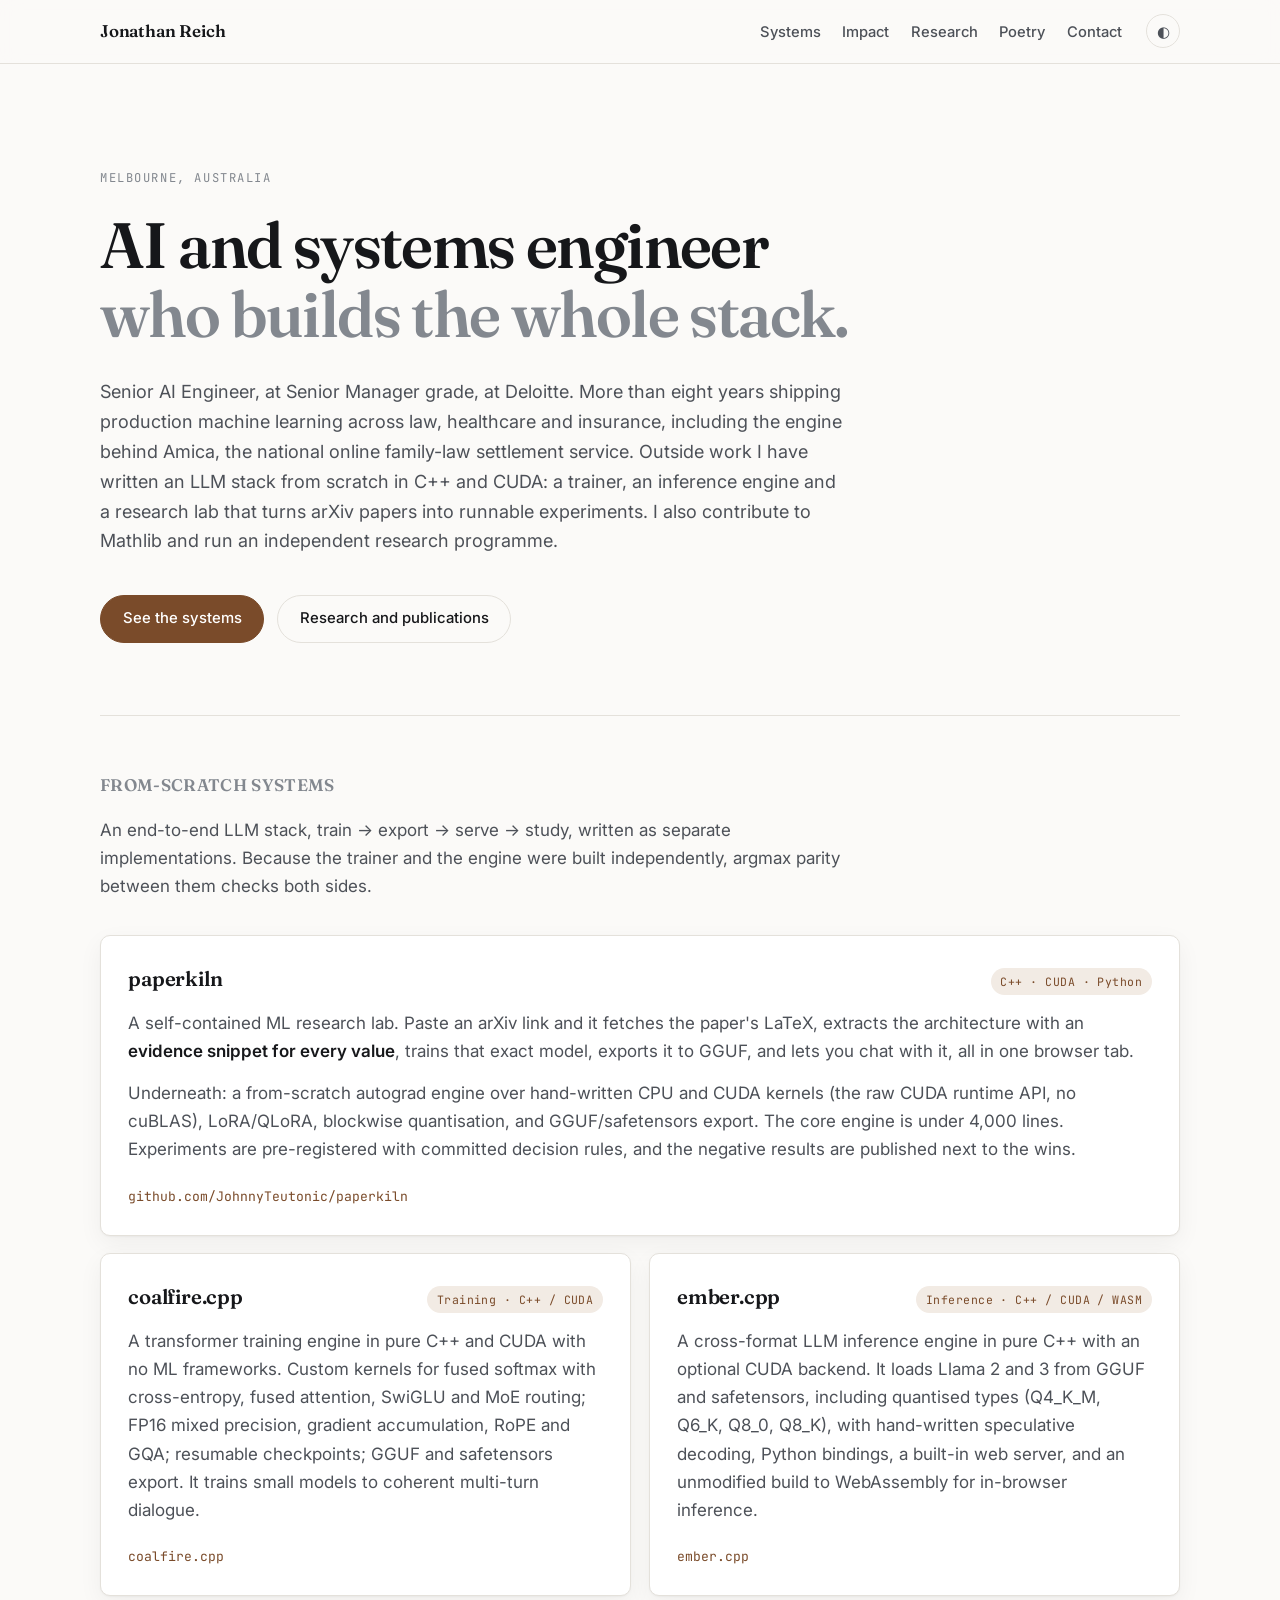
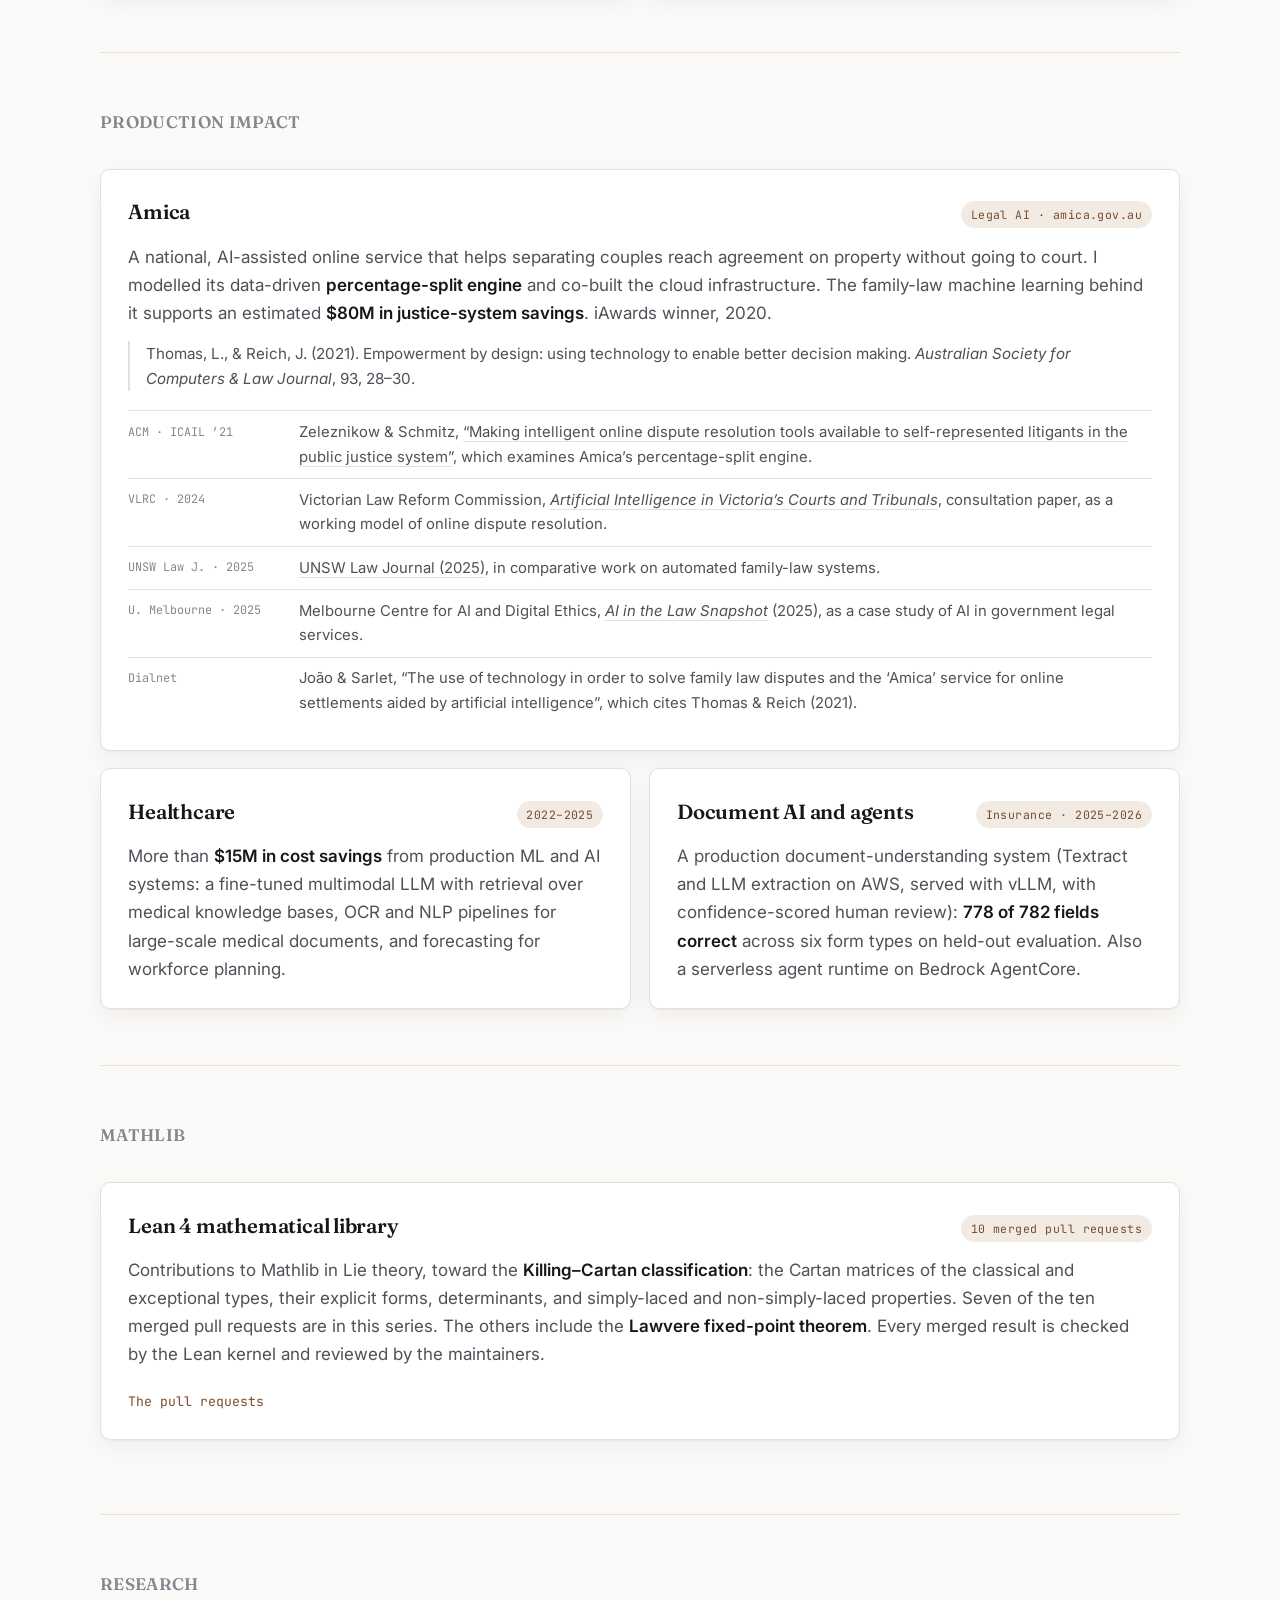
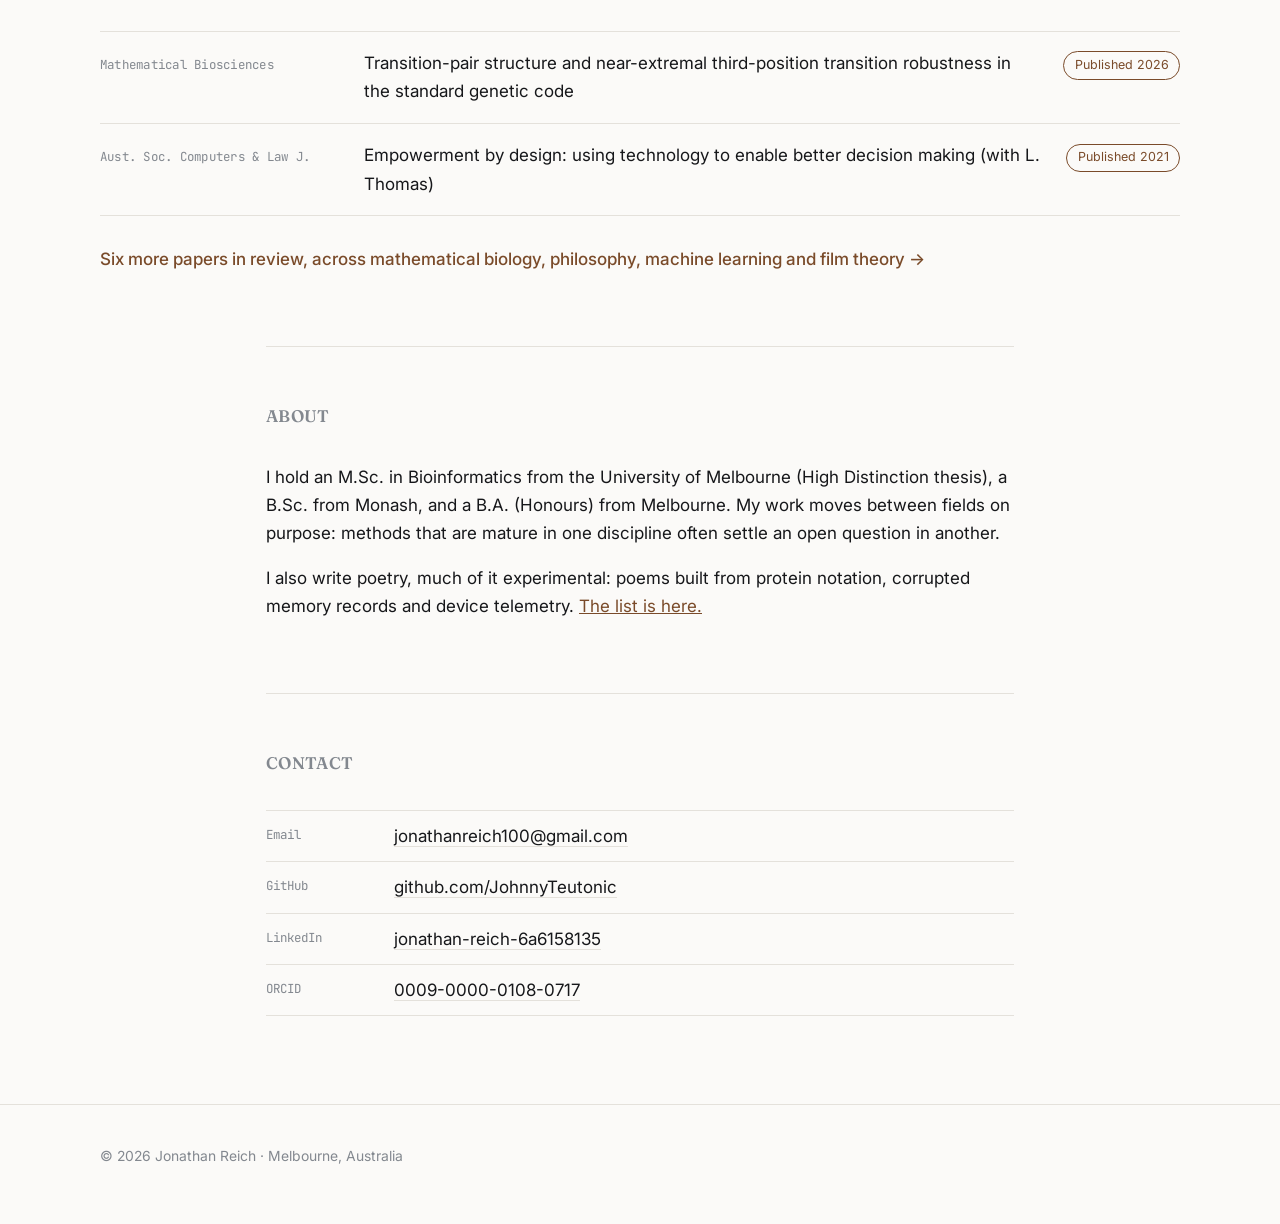
==== index.html @ 6ab82f2a "Personal site" ====
<!DOCTYPE html>
<html lang="en">
<head>
<meta charset="utf-8">
<meta name="viewport" content="width=device-width, initial-scale=1">
<title>Jonathan Reich — AI and Systems Engineer</title>
<meta name="description" content="AI and systems engineer in Melbourne. Production machine learning across law, healthcare and insurance; a from-scratch LLM stack in C++ and CUDA; Mathlib contributor; independent research in mathematical biology, philosophy and machine learning.">
<meta name="author" content="Jonathan Reich">

<meta property="og:type" content="website">
<meta property="og:title" content="Jonathan Reich — AI and Systems Engineer">
<meta property="og:description" content="Production ML, a from-scratch LLM stack in C++/CUDA, Mathlib contributions and independent research.">

<link rel="preconnect" href="https://fonts.googleapis.com">
<link rel="preconnect" href="https://fonts.gstatic.com" crossorigin>
<link href="https://fonts.googleapis.com/css2?family=Fraunces:opsz,wght@9..144,400;9..144,600&family=Inter:wght@400;500;600&family=JetBrains+Mono:wght@400;500&display=swap" rel="stylesheet">
<link rel="stylesheet" href="style.css">
<link rel="icon" href="data:image/svg+xml,<svg xmlns='http://www.w3.org/2000/svg' viewBox='0 0 100 100'><text y='.9em' font-size='90'>◆</text></svg>">
</head>
<body>

<a class="skip" href="#main">Skip to content</a>

<header class="site-head">
  <nav class="wrap nav">
    <a class="brand" href="index.html">Jonathan&nbsp;Reich</a>
    <ul class="nav-links">
      <li><a href="#systems">Systems</a></li>
      <li><a href="#impact">Impact</a></li>
      <li><a href="research.html">Research</a></li>
      <li><a href="poetry.html">Poetry</a></li>
      <li><a href="#contact">Contact</a></li>
    </ul>
    <button id="theme-toggle" class="theme-toggle" type="button" aria-label="Toggle colour theme">
      <span aria-hidden="true">◐</span>
    </button>
  </nav>
</header>

<main id="main">

  <!-- ────────────── HERO ────────────── -->
  <section class="hero wrap">
    <p class="eyebrow">Melbourne, Australia</p>
    <h1>AI and systems engineer<br><span class="muted">who builds the whole stack.</span></h1>
    <p class="lede">
      Senior AI Engineer, at Senior Manager grade, at Deloitte. More than eight
      years shipping production machine learning across law,
      healthcare and insurance, including the engine behind Amica, the national
      online family-law settlement service. Outside work I have written an LLM
      stack from scratch in C++ and CUDA: a trainer, an inference engine and a
      research lab that turns arXiv papers into runnable experiments. I also
      contribute to Mathlib and run an independent research programme.
    </p>
    <div class="cta-row">
      <a class="btn primary" href="#systems">See the systems</a>
      <a class="btn" href="research.html">Research and publications</a>
    </div>
  </section>

  <!-- ────────────── SYSTEMS ────────────── -->
  <section id="systems" class="wrap section">
    <h2 class="section-title">From-scratch systems</h2>
    <p class="section-lede">
      An end-to-end LLM stack, train → export → serve → study, written as
      separate implementations. Because the trainer and the engine were built
      independently, argmax parity between them checks both sides.
    </p>

    <article class="card feature">
      <div class="card-head">
        <h3>paperkiln</h3>
        <span class="tag">C++ · CUDA · Python</span>
      </div>
      <p>
        A self-contained ML research lab. Paste an arXiv link and it fetches the
        paper's LaTeX, extracts the architecture with an <strong>evidence snippet
        for every value</strong>, trains that exact model, exports it to GGUF, and
        lets you chat with it, all in one browser tab.
      </p>
      <p>
        Underneath: a from-scratch autograd engine over hand-written CPU and CUDA
        kernels (the raw CUDA runtime API, no cuBLAS), LoRA/QLoRA, blockwise
        quantisation, and GGUF/safetensors export. The core engine is under 4,000
        lines. Experiments are pre-registered with committed decision rules, and
        the negative results are published next to the wins.
      </p>
      <ul class="links">
        <li><a href="https://github.com/JohnnyTeutonic/paperkiln" rel="noopener">github.com/JohnnyTeutonic/paperkiln</a></li>
      </ul>
    </article>

    <div class="grid">
      <article class="card">
        <div class="card-head">
          <h3>coalfire.cpp</h3>
          <span class="tag">Training · C++ / CUDA</span>
        </div>
        <p>
          A transformer training engine in pure C++ and CUDA with no ML
          frameworks. Custom kernels for fused softmax with cross-entropy, fused
          attention, SwiGLU and MoE routing; FP16 mixed precision, gradient
          accumulation, RoPE and GQA; resumable checkpoints; GGUF and safetensors
          export. It trains small models to coherent multi-turn dialogue.
        </p>
        <ul class="links">
          <li><a href="https://github.com/JohnnyTeutonic/coalfire.cpp" rel="noopener">coalfire.cpp</a></li>
        </ul>
      </article>

      <article class="card">
        <div class="card-head">
          <h3>ember.cpp</h3>
          <span class="tag">Inference · C++ / CUDA / WASM</span>
        </div>
        <p>
          A cross-format LLM inference engine in pure C++ with an optional CUDA
          backend. It loads Llama 2 and 3 from GGUF and safetensors, including
          quantised types (Q4_K_M, Q6_K, Q8_0, Q8_K), with hand-written
          speculative decoding, Python bindings, a built-in web server, and an
          unmodified build to WebAssembly for in-browser inference.
        </p>
        <ul class="links">
          <li><a href="https://github.com/JohnnyTeutonic/ember.cpp" rel="noopener">ember.cpp</a></li>
        </ul>
      </article>
    </div>
  </section>

  <!-- ────────────── IMPACT ────────────── -->
  <section id="impact" class="wrap section">
    <h2 class="section-title">Production impact</h2>

    <article class="card feature">
      <div class="card-head">
        <h3>Amica</h3>
        <span class="tag">Legal AI · amica.gov.au</span>
      </div>
      <p>
        A national, AI-assisted online service that helps separating couples
        reach agreement on property without going to court. I modelled its
        data-driven <strong>percentage-split engine</strong> and co-built the
        cloud infrastructure. The family-law machine learning behind it supports
        an estimated <strong>$80M in justice-system savings</strong>. iAwards
        winner, 2020.
      </p>
      <p class="note">
        Thomas, L., &amp; Reich, J. (2021). Empowerment by design: using
        technology to enable better decision making. <em>Australian Society for
        Computers &amp; Law Journal</em>, 93, 28–30.
      </p>
      <ul class="cites">
        <li><span>ACM · ICAIL ’21</span><div>Zeleznikow &amp; Schmitz, <a href="https://www.researchgate.net/publication/[base64]" rel="noopener">“Making intelligent online dispute resolution tools available to self-represented litigants in the public justice system”</a>, which examines Amica’s percentage-split engine.</div></li>
        <li><span>VLRC · 2024</span><div>Victorian Law Reform Commission, <a href="https://www.lawreform.vic.gov.au/publication/artificial-intelligence-in-victorias-courts-and-tribunals-consultation-paper/4-ai-in-courts-and-tribunals/" rel="noopener"><em>Artificial Intelligence in Victoria’s Courts and Tribunals</em></a>, consultation paper, as a working model of online dispute resolution.</div></li>
        <li><span>UNSW Law J. · 2025</span><div><a href="https://www.austlii.edu.au/cgi-bin/viewdoc/au/journals/UNSWLJ/2025/42.html" rel="noopener">UNSW Law Journal (2025)</a>, in comparative work on automated family-law systems.</div></li>
        <li><span>U. Melbourne · 2025</span><div>Melbourne Centre for AI and Digital Ethics, <a href="https://www.unimelb.edu.au/__data/assets/pdf_file/0004/5349577/2025-Snapshot-AI-in-Law-Firms-CLCs-Govt-4-August.pdf" rel="noopener"><em>AI in the Law Snapshot</em></a> (2025), as a case study of AI in government legal services.</div></li>
        <li><span>Dialnet</span><div>João &amp; Sarlet, “The use of technology in order to solve family law disputes and the ‘Amica’ service for online settlements aided by artificial intelligence”, which cites Thomas &amp; Reich (2021).</div></li>
      </ul>
    </article>

    <div class="grid">
      <article class="card">
        <div class="card-head">
          <h3>Healthcare</h3>
          <span class="tag">2022–2025</span>
        </div>
        <p>
          More than <strong>$15M in cost savings</strong> from production ML and
          AI systems: a fine-tuned multimodal LLM with retrieval over medical
          knowledge bases, OCR and NLP pipelines for large-scale medical
          documents, and forecasting for workforce planning.
        </p>
      </article>

      <article class="card">
        <div class="card-head">
          <h3>Document AI and agents</h3>
          <span class="tag">Insurance · 2025–2026</span>
        </div>
        <p>
          A production document-understanding system (Textract and LLM
          extraction on AWS, served with vLLM, with confidence-scored human
          review): <strong>778 of 782 fields correct</strong> across six form
          types on held-out evaluation. Also a serverless agent runtime on
          Bedrock AgentCore.
        </p>
      </article>
    </div>
  </section>

  <!-- ────────────── OPEN SOURCE ────────────── -->
  <section id="open-source" class="wrap section">
    <h2 class="section-title">Mathlib</h2>
    <article class="card feature">
      <div class="card-head">
        <h3>Lean 4 mathematical library</h3>
        <span class="tag">10 merged pull requests</span>
      </div>
      <p>
        Contributions to Mathlib in Lie theory, toward the
        <strong>Killing–Cartan classification</strong>: the Cartan matrices of
        the classical and exceptional types, their explicit forms, determinants,
        and simply-laced and non-simply-laced properties. Seven of the ten merged
        pull requests are in this series. The others include the
        <strong>Lawvere fixed-point theorem</strong>. Every merged result is
        checked by the Lean kernel and reviewed by the maintainers.
      </p>
      <ul class="links">
        <li><a href="https://github.com/leanprover-community/mathlib4/pulls?q=is%3Apr+author%3AJohnnyTeutonic" rel="noopener">The pull requests</a></li>
      </ul>
    </article>
  </section>

  <!-- ────────────── RESEARCH ────────────── -->
  <section id="writing" class="wrap section">
    <h2 class="section-title">Research</h2>
    <ul class="pubs">
      <li>
        <span class="pub-venue">Mathematical Biosciences</span>
        <span class="pub-title">Transition-pair structure and near-extremal third-position transition robustness in the standard genetic code</span>
        <span class="pub-status accent">Published 2026</span>
      </li>
      <li>
        <span class="pub-venue">Aust. Soc. Computers &amp; Law J.</span>
        <span class="pub-title">Empowerment by design: using technology to enable better decision making (with L. Thomas)</span>
        <span class="pub-status accent">Published 2021</span>
      </li>
    </ul>
    <p class="more">
      <a href="research.html">Six more papers in review, across mathematical biology, philosophy, machine learning and film theory →</a>
    </p>
  </section>

  <!-- ────────────── ABOUT ────────────── -->
  <section id="about" class="wrap section narrow">
    <h2 class="section-title">About</h2>
    <p>
      I hold an M.Sc. in Bioinformatics from the University of Melbourne (High
      Distinction thesis), a B.Sc. from Monash, and a B.A. (Honours) from
      Melbourne. My work moves between fields on purpose: methods that are
      mature in one discipline often settle an open question in another.
    </p>
    <p>
      I also write poetry, much of it experimental: poems built from protein
      notation, corrupted memory records and device telemetry.
      <a href="poetry.html">The list is here.</a>
    </p>
  </section>

  <!-- ────────────── CONTACT ────────────── -->
  <section id="contact" class="wrap section narrow">
    <h2 class="section-title">Contact</h2>
    <ul class="contact-list">
      <li><span>Email</span><div><a href="mailto:jonathanreich100@gmail.com">jonathanreich100@gmail.com</a></div></li>
      <li><span>GitHub</span><div><a href="https://github.com/JohnnyTeutonic" rel="noopener">github.com/JohnnyTeutonic</a></div></li>
      <li><span>LinkedIn</span><div><a href="https://linkedin.com/in/jonathan-reich-6a6158135" rel="noopener">jonathan-reich-6a6158135</a></div></li>
      <li><span>ORCID</span><div><a href="https://orcid.org/0009-0000-0108-0717" rel="noopener">0009-0000-0108-0717</a></div></li>
    </ul>
  </section>

</main>

<footer class="site-foot">
  <div class="wrap">
    <p>© <span id="year">2026</span> Jonathan Reich · Melbourne, Australia</p>
  </div>
</footer>

<script src="script.js"></script>
</body>
</html>
---- style.css ----
/* Jonathan Reich — personal site
   Plain CSS, no build step, no framework. */

:root {
  --bg:        #fbfaf8;
  --bg-raised: #ffffff;
  --ink:       #16171a;
  --ink-soft:  #4d5158;
  --ink-faint: #83888f;
  --rule:      #e4e1db;
  --accent:    #7a4b2a;
  --accent-bg: #f2ebe4;
  --shadow:    0 1px 2px rgba(20,20,20,.04), 0 8px 24px rgba(20,20,20,.05);
  --radius: 10px;
  --measure: 68ch;
}

html[data-theme="dark"] {
  --bg:        #121316;
  --bg-raised: #1a1c20;
  --ink:       #ecebe8;
  --ink-soft:  #b3b7be;
  --ink-faint: #7f858e;
  --rule:      #2c2f35;
  --accent:    #d9a273;
  --accent-bg: #26211c;
  --shadow:    0 1px 2px rgba(0,0,0,.3), 0 8px 24px rgba(0,0,0,.28);
}

@media (prefers-color-scheme: dark) {
  html:not([data-theme="light"]) {
    --bg:        #121316;
    --bg-raised: #1a1c20;
    --ink:       #ecebe8;
    --ink-soft:  #b3b7be;
    --ink-faint: #7f858e;
    --rule:      #2c2f35;
    --accent:    #d9a273;
    --accent-bg: #26211c;
    --shadow:    0 1px 2px rgba(0,0,0,.3), 0 8px 24px rgba(0,0,0,.28);
  }
}

* { box-sizing: border-box; }

html { scroll-behavior: smooth; }
@media (prefers-reduced-motion: reduce) {
  html { scroll-behavior: auto; }
  * { transition: none !important; }
}

body {
  margin: 0;
  background: var(--bg);
  color: var(--ink);
  font-family: "Inter", ui-sans-serif, system-ui, -apple-system, "Segoe UI", sans-serif;
  font-size: 17px;
  line-height: 1.65;
  -webkit-font-smoothing: antialiased;
  text-rendering: optimizeLegibility;
}

.wrap { width: min(1080px, 100% - 2.5rem); margin-inline: auto; }
.narrow { max-width: var(--measure); }

.skip {
  position: absolute; left: -9999px;
  background: var(--accent); color: #fff;
  padding: .6rem 1rem; border-radius: 0 0 var(--radius) 0; z-index: 100;
}
.skip:focus { left: 0; top: 0; }

/* ── header ─────────────────────────────── */
.site-head {
  position: sticky; top: 0; z-index: 50;
  background: color-mix(in srgb, var(--bg) 86%, transparent);
  backdrop-filter: saturate(160%) blur(10px);
  border-bottom: 1px solid var(--rule);
}
.nav {
  display: flex; align-items: center; gap: 1.5rem;
  padding: .9rem 0;
}
.brand {
  font-family: "Fraunces", Georgia, serif;
  font-weight: 600; font-size: 1.06rem;
  letter-spacing: -.01em; color: var(--ink); text-decoration: none;
  margin-right: auto;
}
.nav-links {
  display: flex; gap: 1.35rem; list-style: none; margin: 0; padding: 0;
}
.nav-links a {
  color: var(--ink-soft); text-decoration: none;
  font-size: .92rem; font-weight: 500;
  padding-bottom: 2px; border-bottom: 1.5px solid transparent;
  transition: color .15s, border-color .15s;
}
.nav-links a:hover { color: var(--ink); border-bottom-color: var(--accent); }

.theme-toggle {
  background: none; border: 1px solid var(--rule); color: var(--ink-soft);
  border-radius: 50%; width: 34px; height: 34px; cursor: pointer;
  font-size: .95rem; line-height: 1; display: grid; place-items: center;
  transition: color .15s, border-color .15s;
}
.theme-toggle:hover { color: var(--ink); border-color: var(--ink-faint); }

@media (max-width: 720px) {
  .nav-links { display: none; }
}

/* ── hero ───────────────────────────────── */
.hero { padding: 6.5rem 0 4.5rem; }
.eyebrow {
  font-family: "JetBrains Mono", ui-monospace, monospace;
  font-size: .76rem; letter-spacing: .13em; text-transform: uppercase;
  color: var(--ink-faint); margin: 0 0 1.4rem;
}
h1 {
  font-family: "Fraunces", Georgia, serif;
  font-weight: 600;
  font-size: clamp(2.3rem, 6vw, 4rem);
  line-height: 1.08; letter-spacing: -.025em;
  margin: 0 0 1.8rem; max-width: 20ch;
}
h1 .muted { color: var(--ink-faint); }

.lede {
  font-size: 1.13rem; color: var(--ink-soft);
  max-width: var(--measure); margin: 0 0 2.4rem;
}

.cta-row { display: flex; flex-wrap: wrap; gap: .8rem; }
.btn {
  display: inline-block; padding: .68rem 1.35rem;
  border: 1px solid var(--rule); border-radius: 999px;
  color: var(--ink); text-decoration: none;
  font-size: .93rem; font-weight: 500;
  transition: background .15s, border-color .15s, transform .15s;
}
.btn:hover { border-color: var(--ink-faint); transform: translateY(-1px); }
.btn.primary {
  background: var(--accent); border-color: var(--accent); color: #fff;
}
html[data-theme="dark"] .btn.primary { color: #1a1207; }
.btn.primary:hover { filter: brightness(1.07); }

/* ── sections ───────────────────────────── */
.section { padding: 3.5rem 0; border-top: 1px solid var(--rule); }
.section-title {
  font-family: "Fraunces", Georgia, serif;
  font-size: 1.05rem; font-weight: 600; letter-spacing: .02em;
  text-transform: uppercase; color: var(--ink-faint);
  margin: 0 0 2rem;
}
.section-lede {
  color: var(--ink-soft); max-width: var(--measure); margin: -1rem 0 2.2rem;
}

/* ── cards ──────────────────────────────── */
.grid {
  display: grid; gap: 1.1rem;
  grid-template-columns: repeat(auto-fit, minmax(320px, 1fr));
}
.card {
  background: var(--bg-raised);
  border: 1px solid var(--rule);
  border-radius: var(--radius);
  padding: 1.6rem 1.7rem;
  box-shadow: var(--shadow);
}
.card.feature { margin-bottom: 1.1rem; }
.card-head {
  display: flex; flex-wrap: wrap; align-items: baseline;
  gap: .6rem 1rem; margin-bottom: .85rem;
}
.card h3 {
  font-family: "Fraunces", Georgia, serif;
  font-size: 1.28rem; font-weight: 600; letter-spacing: -.01em;
  margin: 0; flex: 1 1 auto;
}
.tag {
  font-family: "JetBrains Mono", ui-monospace, monospace;
  font-size: .72rem; letter-spacing: .04em;
  color: var(--accent); background: var(--accent-bg);
  padding: .25rem .6rem; border-radius: 999px; white-space: nowrap;
}
.card p { margin: 0 0 .9rem; color: var(--ink-soft); }
.card p:last-child { margin-bottom: 0; }
.card strong { color: var(--ink); font-weight: 600; }
.note {
  font-size: .95rem; color: var(--ink-faint);
  border-left: 2px solid var(--rule); padding-left: 1rem;
}

.links { list-style: none; padding: 0; margin: 1.1rem 0 0; display: flex; flex-wrap: wrap; gap: 1.2rem; }
.links a {
  font-family: "JetBrains Mono", ui-monospace, monospace;
  font-size: .82rem; color: var(--accent); text-decoration: none;
  border-bottom: 1px solid transparent;
}
.links a:hover { border-bottom-color: var(--accent); }

/* ── publications ───────────────────────── */
.pubs { list-style: none; padding: 0; margin: 0; }
.pubs li {
  display: grid;
  grid-template-columns: 15rem 1fr auto;
  gap: .4rem 1.5rem;
  padding: 1.1rem 0;
  border-top: 1px solid var(--rule);
  align-items: baseline;
}
.pubs li:last-child { border-bottom: 1px solid var(--rule); }
.pub-venue {
  font-family: "JetBrains Mono", ui-monospace, monospace;
  font-size: .78rem; color: var(--ink-faint); letter-spacing: .02em;
  padding-top: .18rem;
}
.pub-title { color: var(--ink); }
.pub-status {
  font-size: .78rem; color: var(--ink-faint);
  border: 1px solid var(--rule); border-radius: 999px;
  padding: .18rem .65rem; white-space: nowrap;
}
.pub-status.accent { color: var(--accent); border-color: var(--accent); }

@media (max-width: 780px) {
  .pubs li { grid-template-columns: 1fr; }
  .pub-status { justify-self: start; }
}

.more { margin-top: 1.8rem; }
.more a {
  color: var(--accent); text-decoration: none; font-weight: 500;
  border-bottom: 1px solid transparent;
}
.more a:hover { border-bottom-color: var(--accent); }

/* ── citation list (Amica) ──────────────── */
.cites { list-style: none; padding: 0; margin: 1.2rem 0 0; }
.cites li {
  display: grid; grid-template-columns: 9.5rem 1fr; gap: .3rem 1.2rem;
  padding: .55rem 0; border-top: 1px solid var(--rule);
  font-size: .93rem; color: var(--ink-soft);
}
.cites span {
  font-family: "JetBrains Mono", ui-monospace, monospace;
  font-size: .74rem; color: var(--ink-faint); padding-top: .15rem;
}
@media (max-width: 620px) { .cites li { grid-template-columns: 1fr; } }
.cites a { color: var(--ink-soft); text-decoration: none; border-bottom: 1px solid var(--rule); }
.cites a:hover { color: var(--accent); border-bottom-color: var(--accent); }

/* ── poems ──────────────────────────────── */
.poems { list-style: none; padding: 0; margin: 0; }
.poems li {
  display: grid; grid-template-columns: minmax(14rem, 22rem) 1fr; gap: .3rem 1.5rem;
  padding: .95rem 0; border-top: 1px solid var(--rule); align-items: baseline;
}
.poems li:last-child { border-bottom: 1px solid var(--rule); }
.poem-title { font-family: "Fraunces", Georgia, serif; font-size: 1.12rem; color: var(--ink); }
.poem-note { color: var(--ink-faint); font-size: .93rem; }
@media (max-width: 720px) { .poems li { grid-template-columns: 1fr; } }

.narrow a, .field-note a { color: var(--accent); }

/* ── contact ────────────────────────────── */
.contact-list { list-style: none; padding: 0; margin: 0; }
.contact-list li {
  display: grid; grid-template-columns: 7rem 1fr;
  gap: 1rem; padding: .7rem 0; border-top: 1px solid var(--rule);
}
.contact-list li:last-child { border-bottom: 1px solid var(--rule); }
.contact-list span {
  font-family: "JetBrains Mono", ui-monospace, monospace;
  font-size: .78rem; color: var(--ink-faint); padding-top: .2rem;
}
.contact-list a { color: var(--ink); text-decoration: none; border-bottom: 1px solid var(--rule); }
.contact-list a:hover { border-bottom-color: var(--accent); color: var(--accent); }

/* ── prose (research page) ──────────────── */
.prose p { color: var(--ink-soft); max-width: var(--measure); }
.field-group { margin-bottom: 3rem; }
.field-group h3 {
  font-family: "Fraunces", Georgia, serif;
  font-size: 1.35rem; font-weight: 600; margin: 0 0 .4rem;
}
.field-note { color: var(--ink-faint); font-size: .95rem; margin: 0 0 1.2rem; max-width: var(--measure); }

/* ── footer ─────────────────────────────── */
.site-foot {
  border-top: 1px solid var(--rule);
  padding: 2.5rem 0 3.5rem; margin-top: 2rem;
}
.site-foot p {
  margin: 0; font-size: .87rem; color: var(--ink-faint);
}

::selection { background: var(--accent); color: #fff; }
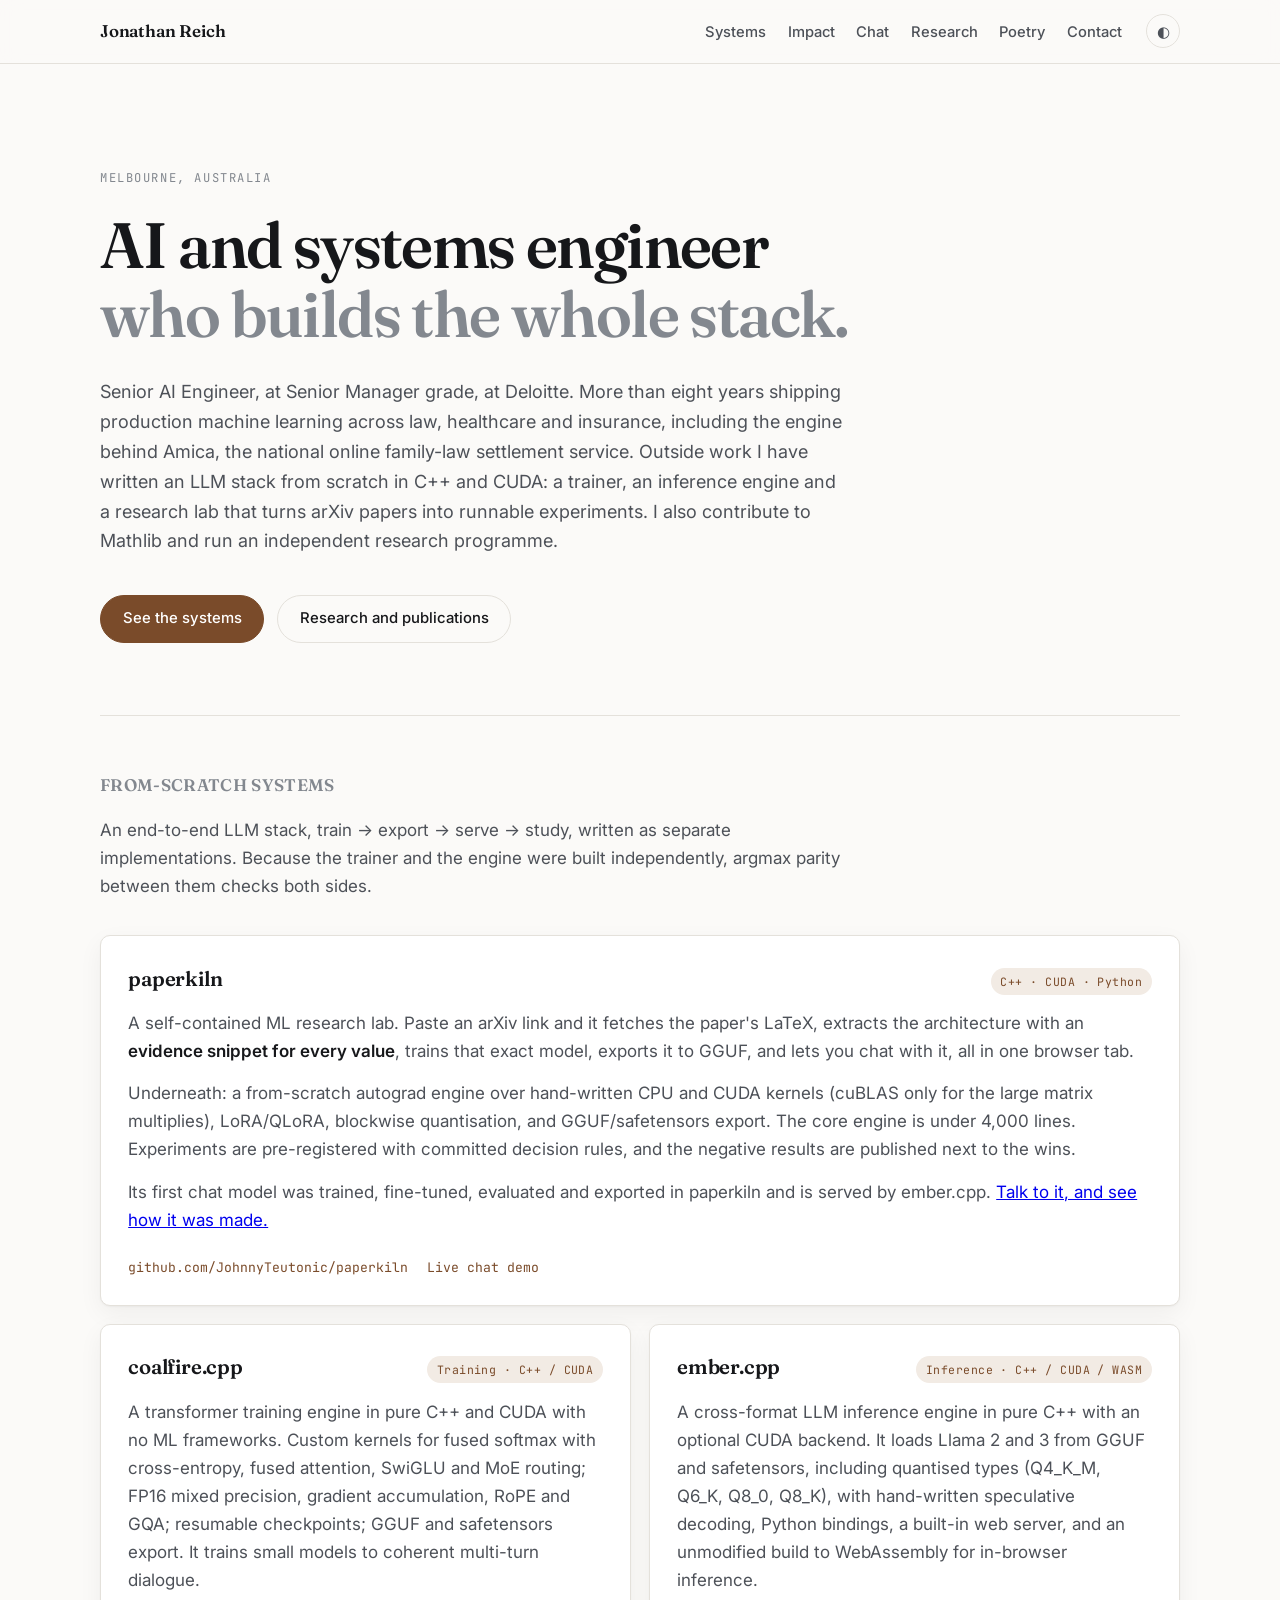
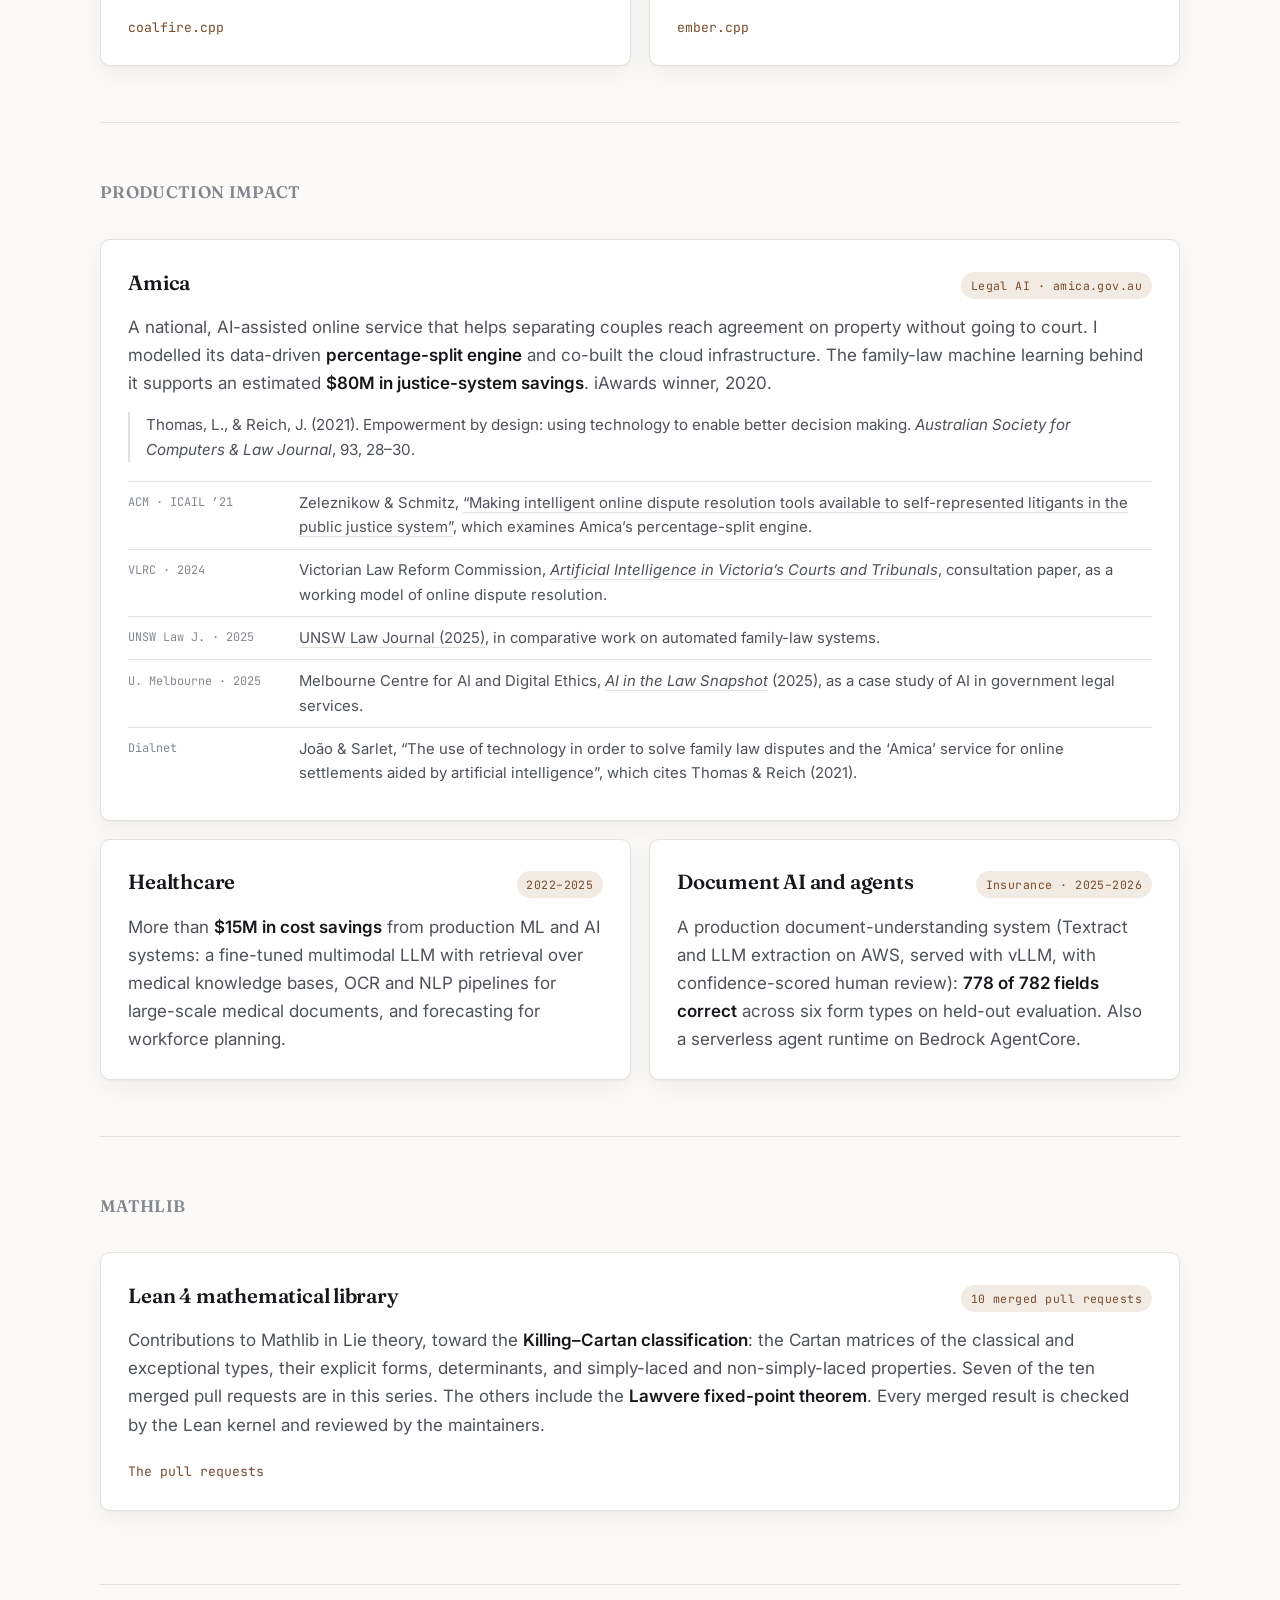
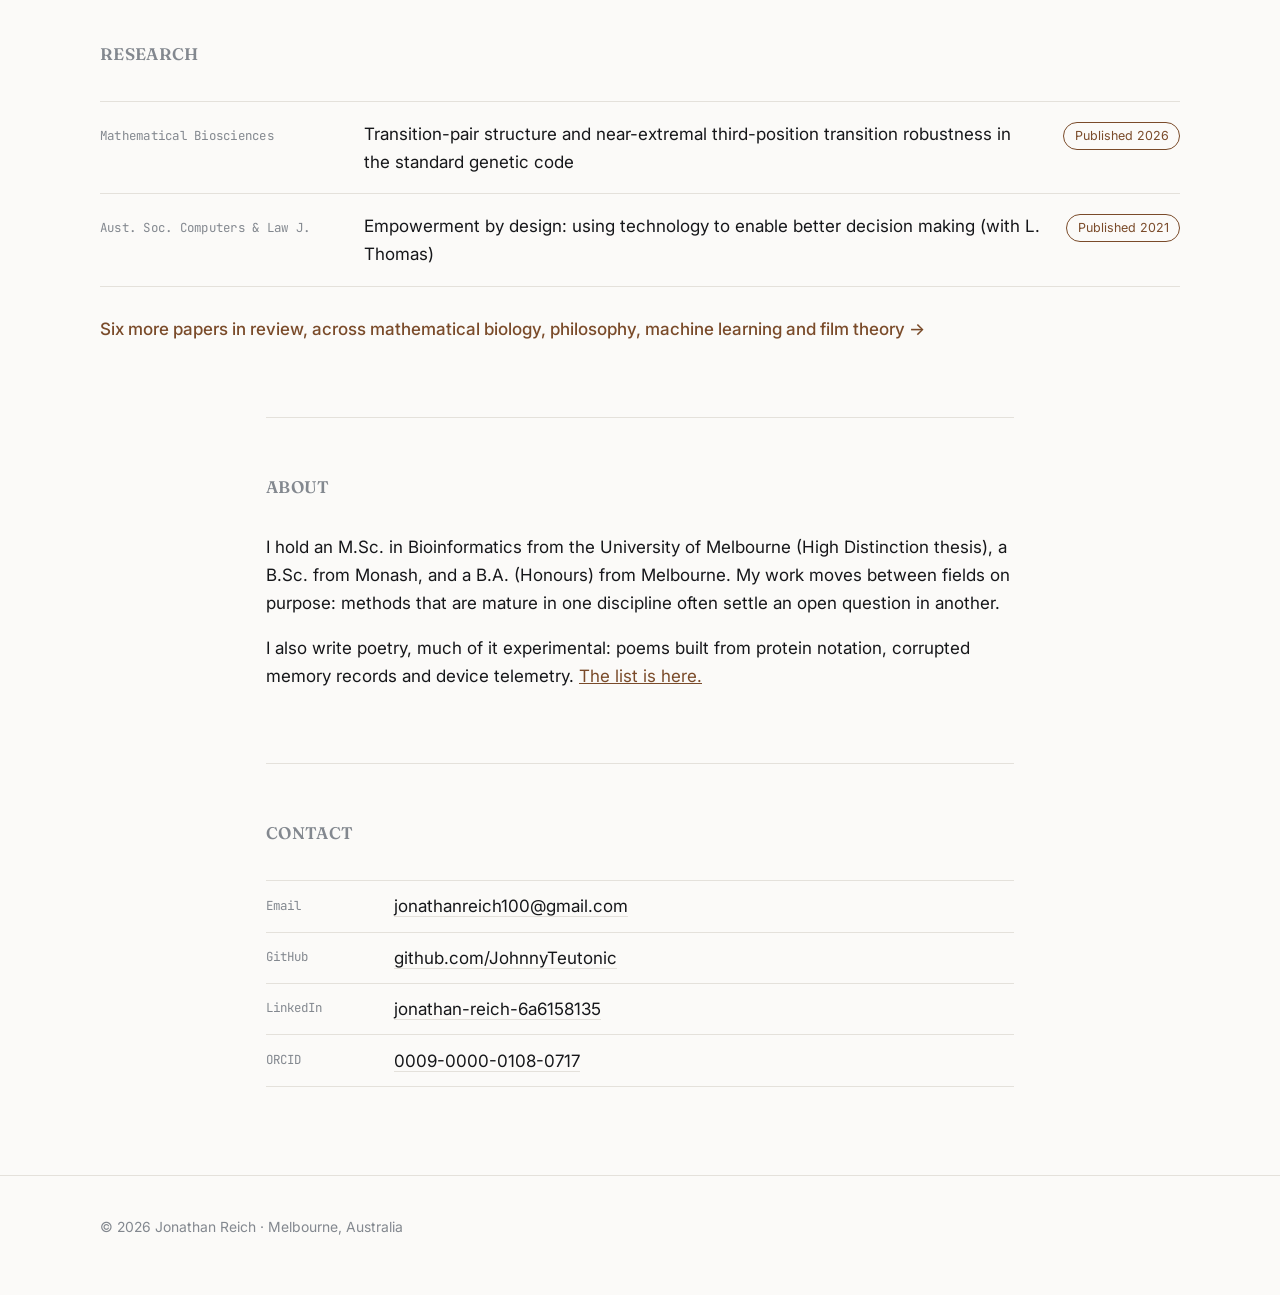
==== commit 01dfcefe: "Chat page: talk to the paperkiln-trained model, run in the browser by ember.cpp compiled to WebAssem" ====
--- a/index.html
+++ b/index.html
@@ -1,271 +1,278 @@
-<!DOCTYPE html>
-<html lang="en">
-<head>
-<meta charset="utf-8">
-<meta name="viewport" content="width=device-width, initial-scale=1">
-<title>Jonathan Reich — AI and Systems Engineer</title>
-<meta name="description" content="AI and systems engineer in Melbourne. Production machine learning across law, healthcare and insurance; a from-scratch LLM stack in C++ and CUDA; Mathlib contributor; independent research in mathematical biology, philosophy and machine learning.">
-<meta name="author" content="Jonathan Reich">
-
-<meta property="og:type" content="website">
-<meta property="og:title" content="Jonathan Reich — AI and Systems Engineer">
-<meta property="og:description" content="Production ML, a from-scratch LLM stack in C++/CUDA, Mathlib contributions and independent research.">
-
-<link rel="preconnect" href="https://fonts.googleapis.com">
-<link rel="preconnect" href="https://fonts.gstatic.com" crossorigin>
-<link href="https://fonts.googleapis.com/css2?family=Fraunces:opsz,wght@9..144,400;9..144,600&family=Inter:wght@400;500;600&family=JetBrains+Mono:wght@400;500&display=swap" rel="stylesheet">
-<link rel="stylesheet" href="style.css">
-<link rel="icon" href="data:image/svg+xml,<svg xmlns='http://www.w3.org/2000/svg' viewBox='0 0 100 100'><text y='.9em' font-size='90'>◆</text></svg>">
-</head>
-<body>
-
-<a class="skip" href="#main">Skip to content</a>
-
-<header class="site-head">
-  <nav class="wrap nav">
-    <a class="brand" href="index.html">Jonathan&nbsp;Reich</a>
-    <ul class="nav-links">
-      <li><a href="#systems">Systems</a></li>
-      <li><a href="#impact">Impact</a></li>
-      <li><a href="research.html">Research</a></li>
-      <li><a href="poetry.html">Poetry</a></li>
-      <li><a href="#contact">Contact</a></li>
-    </ul>
-    <button id="theme-toggle" class="theme-toggle" type="button" aria-label="Toggle colour theme">
-      <span aria-hidden="true">◐</span>
-    </button>
-  </nav>
-</header>
-
-<main id="main">
-
-  <!-- ────────────── HERO ────────────── -->
-  <section class="hero wrap">
-    <p class="eyebrow">Melbourne, Australia</p>
-    <h1>AI and systems engineer<br><span class="muted">who builds the whole stack.</span></h1>
-    <p class="lede">
-      Senior AI Engineer, at Senior Manager grade, at Deloitte. More than eight
-      years shipping production machine learning across law,
-      healthcare and insurance, including the engine behind Amica, the national
-      online family-law settlement service. Outside work I have written an LLM
-      stack from scratch in C++ and CUDA: a trainer, an inference engine and a
-      research lab that turns arXiv papers into runnable experiments. I also
-      contribute to Mathlib and run an independent research programme.
-    </p>
-    <div class="cta-row">
-      <a class="btn primary" href="#systems">See the systems</a>
-      <a class="btn" href="research.html">Research and publications</a>
-    </div>
-  </section>
-
-  <!-- ────────────── SYSTEMS ────────────── -->
-  <section id="systems" class="wrap section">
-    <h2 class="section-title">From-scratch systems</h2>
-    <p class="section-lede">
-      An end-to-end LLM stack, train → export → serve → study, written as
-      separate implementations. Because the trainer and the engine were built
-      independently, argmax parity between them checks both sides.
-    </p>
-
-    <article class="card feature">
-      <div class="card-head">
-        <h3>paperkiln</h3>
-        <span class="tag">C++ · CUDA · Python</span>
-      </div>
-      <p>
-        A self-contained ML research lab. Paste an arXiv link and it fetches the
-        paper's LaTeX, extracts the architecture with an <strong>evidence snippet
-        for every value</strong>, trains that exact model, exports it to GGUF, and
-        lets you chat with it, all in one browser tab.
-      </p>
-      <p>
-        Underneath: a from-scratch autograd engine over hand-written CPU and CUDA
-        kernels (the raw CUDA runtime API, no cuBLAS), LoRA/QLoRA, blockwise
-        quantisation, and GGUF/safetensors export. The core engine is under 4,000
-        lines. Experiments are pre-registered with committed decision rules, and
-        the negative results are published next to the wins.
-      </p>
-      <ul class="links">
-        <li><a href="https://github.com/JohnnyTeutonic/paperkiln" rel="noopener">github.com/JohnnyTeutonic/paperkiln</a></li>
-      </ul>
-    </article>
-
-    <div class="grid">
-      <article class="card">
-        <div class="card-head">
-          <h3>coalfire.cpp</h3>
-          <span class="tag">Training · C++ / CUDA</span>
-        </div>
-        <p>
-          A transformer training engine in pure C++ and CUDA with no ML
-          frameworks. Custom kernels for fused softmax with cross-entropy, fused
-          attention, SwiGLU and MoE routing; FP16 mixed precision, gradient
-          accumulation, RoPE and GQA; resumable checkpoints; GGUF and safetensors
-          export. It trains small models to coherent multi-turn dialogue.
-        </p>
-        <ul class="links">
-          <li><a href="https://github.com/JohnnyTeutonic/coalfire.cpp" rel="noopener">coalfire.cpp</a></li>
-        </ul>
-      </article>
-
-      <article class="card">
-        <div class="card-head">
-          <h3>ember.cpp</h3>
-          <span class="tag">Inference · C++ / CUDA / WASM</span>
-        </div>
-        <p>
-          A cross-format LLM inference engine in pure C++ with an optional CUDA
-          backend. It loads Llama 2 and 3 from GGUF and safetensors, including
-          quantised types (Q4_K_M, Q6_K, Q8_0, Q8_K), with hand-written
-          speculative decoding, Python bindings, a built-in web server, and an
-          unmodified build to WebAssembly for in-browser inference.
-        </p>
-        <ul class="links">
-          <li><a href="https://github.com/JohnnyTeutonic/ember.cpp" rel="noopener">ember.cpp</a></li>
-        </ul>
-      </article>
-    </div>
-  </section>
-
-  <!-- ────────────── IMPACT ────────────── -->
-  <section id="impact" class="wrap section">
-    <h2 class="section-title">Production impact</h2>
-
-    <article class="card feature">
-      <div class="card-head">
-        <h3>Amica</h3>
-        <span class="tag">Legal AI · amica.gov.au</span>
-      </div>
-      <p>
-        A national, AI-assisted online service that helps separating couples
-        reach agreement on property without going to court. I modelled its
-        data-driven <strong>percentage-split engine</strong> and co-built the
-        cloud infrastructure. The family-law machine learning behind it supports
-        an estimated <strong>$80M in justice-system savings</strong>. iAwards
-        winner, 2020.
-      </p>
-      <p class="note">
-        Thomas, L., &amp; Reich, J. (2021). Empowerment by design: using
-        technology to enable better decision making. <em>Australian Society for
-        Computers &amp; Law Journal</em>, 93, 28–30.
-      </p>
-      <ul class="cites">
-        <li><span>ACM · ICAIL ’21</span><div>Zeleznikow &amp; Schmitz, <a href="https://www.researchgate.net/publication/[base64]" rel="noopener">“Making intelligent online dispute resolution tools available to self-represented litigants in the public justice system”</a>, which examines Amica’s percentage-split engine.</div></li>
-        <li><span>VLRC · 2024</span><div>Victorian Law Reform Commission, <a href="https://www.lawreform.vic.gov.au/publication/artificial-intelligence-in-victorias-courts-and-tribunals-consultation-paper/4-ai-in-courts-and-tribunals/" rel="noopener"><em>Artificial Intelligence in Victoria’s Courts and Tribunals</em></a>, consultation paper, as a working model of online dispute resolution.</div></li>
-        <li><span>UNSW Law J. · 2025</span><div><a href="https://www.austlii.edu.au/cgi-bin/viewdoc/au/journals/UNSWLJ/2025/42.html" rel="noopener">UNSW Law Journal (2025)</a>, in comparative work on automated family-law systems.</div></li>
-        <li><span>U. Melbourne · 2025</span><div>Melbourne Centre for AI and Digital Ethics, <a href="https://www.unimelb.edu.au/__data/assets/pdf_file/0004/5349577/2025-Snapshot-AI-in-Law-Firms-CLCs-Govt-4-August.pdf" rel="noopener"><em>AI in the Law Snapshot</em></a> (2025), as a case study of AI in government legal services.</div></li>
-        <li><span>Dialnet</span><div>João &amp; Sarlet, “The use of technology in order to solve family law disputes and the ‘Amica’ service for online settlements aided by artificial intelligence”, which cites Thomas &amp; Reich (2021).</div></li>
-      </ul>
-    </article>
-
-    <div class="grid">
-      <article class="card">
-        <div class="card-head">
-          <h3>Healthcare</h3>
-          <span class="tag">2022–2025</span>
-        </div>
-        <p>
-          More than <strong>$15M in cost savings</strong> from production ML and
-          AI systems: a fine-tuned multimodal LLM with retrieval over medical
-          knowledge bases, OCR and NLP pipelines for large-scale medical
-          documents, and forecasting for workforce planning.
-        </p>
-      </article>
-
-      <article class="card">
-        <div class="card-head">
-          <h3>Document AI and agents</h3>
-          <span class="tag">Insurance · 2025–2026</span>
-        </div>
-        <p>
-          A production document-understanding system (Textract and LLM
-          extraction on AWS, served with vLLM, with confidence-scored human
-          review): <strong>778 of 782 fields correct</strong> across six form
-          types on held-out evaluation. Also a serverless agent runtime on
-          Bedrock AgentCore.
-        </p>
-      </article>
-    </div>
-  </section>
-
-  <!-- ────────────── OPEN SOURCE ────────────── -->
-  <section id="open-source" class="wrap section">
-    <h2 class="section-title">Mathlib</h2>
-    <article class="card feature">
-      <div class="card-head">
-        <h3>Lean 4 mathematical library</h3>
-        <span class="tag">10 merged pull requests</span>
-      </div>
-      <p>
-        Contributions to Mathlib in Lie theory, toward the
-        <strong>Killing–Cartan classification</strong>: the Cartan matrices of
-        the classical and exceptional types, their explicit forms, determinants,
-        and simply-laced and non-simply-laced properties. Seven of the ten merged
-        pull requests are in this series. The others include the
-        <strong>Lawvere fixed-point theorem</strong>. Every merged result is
-        checked by the Lean kernel and reviewed by the maintainers.
-      </p>
-      <ul class="links">
-        <li><a href="https://github.com/leanprover-community/mathlib4/pulls?q=is%3Apr+author%3AJohnnyTeutonic" rel="noopener">The pull requests</a></li>
-      </ul>
-    </article>
-  </section>
-
-  <!-- ────────────── RESEARCH ────────────── -->
-  <section id="writing" class="wrap section">
-    <h2 class="section-title">Research</h2>
-    <ul class="pubs">
-      <li>
-        <span class="pub-venue">Mathematical Biosciences</span>
-        <span class="pub-title">Transition-pair structure and near-extremal third-position transition robustness in the standard genetic code</span>
-        <span class="pub-status accent">Published 2026</span>
-      </li>
-      <li>
-        <span class="pub-venue">Aust. Soc. Computers &amp; Law J.</span>
-        <span class="pub-title">Empowerment by design: using technology to enable better decision making (with L. Thomas)</span>
-        <span class="pub-status accent">Published 2021</span>
-      </li>
-    </ul>
-    <p class="more">
-      <a href="research.html">Six more papers in review, across mathematical biology, philosophy, machine learning and film theory →</a>
-    </p>
-  </section>
-
-  <!-- ────────────── ABOUT ────────────── -->
-  <section id="about" class="wrap section narrow">
-    <h2 class="section-title">About</h2>
-    <p>
-      I hold an M.Sc. in Bioinformatics from the University of Melbourne (High
-      Distinction thesis), a B.Sc. from Monash, and a B.A. (Honours) from
-      Melbourne. My work moves between fields on purpose: methods that are
-      mature in one discipline often settle an open question in another.
-    </p>
-    <p>
-      I also write poetry, much of it experimental: poems built from protein
-      notation, corrupted memory records and device telemetry.
-      <a href="poetry.html">The list is here.</a>
-    </p>
-  </section>
-
-  <!-- ────────────── CONTACT ────────────── -->
-  <section id="contact" class="wrap section narrow">
-    <h2 class="section-title">Contact</h2>
-    <ul class="contact-list">
-      <li><span>Email</span><div><a href="mailto:jonathanreich100@gmail.com">jonathanreich100@gmail.com</a></div></li>
-      <li><span>GitHub</span><div><a href="https://github.com/JohnnyTeutonic" rel="noopener">github.com/JohnnyTeutonic</a></div></li>
-      <li><span>LinkedIn</span><div><a href="https://linkedin.com/in/jonathan-reich-6a6158135" rel="noopener">jonathan-reich-6a6158135</a></div></li>
-      <li><span>ORCID</span><div><a href="https://orcid.org/0009-0000-0108-0717" rel="noopener">0009-0000-0108-0717</a></div></li>
-    </ul>
-  </section>
-
-</main>
-
-<footer class="site-foot">
-  <div class="wrap">
-    <p>© <span id="year">2026</span> Jonathan Reich · Melbourne, Australia</p>
-  </div>
-</footer>
-
-<script src="script.js"></script>
-</body>
-</html>
+<!DOCTYPE html>
+<html lang="en">
+<head>
+<meta charset="utf-8">
+<meta name="viewport" content="width=device-width, initial-scale=1">
+<title>Jonathan Reich — AI and Systems Engineer</title>
+<meta name="description" content="AI and systems engineer in Melbourne. Production machine learning across law, healthcare and insurance; a from-scratch LLM stack in C++ and CUDA; Mathlib contributor; independent research in mathematical biology, philosophy and machine learning.">
+<meta name="author" content="Jonathan Reich">
+
+<meta property="og:type" content="website">
+<meta property="og:title" content="Jonathan Reich — AI and Systems Engineer">
+<meta property="og:description" content="Production ML, a from-scratch LLM stack in C++/CUDA, Mathlib contributions and independent research.">
+
+<link rel="preconnect" href="https://fonts.googleapis.com">
+<link rel="preconnect" href="https://fonts.gstatic.com" crossorigin>
+<link href="https://fonts.googleapis.com/css2?family=Fraunces:opsz,wght@9..144,400;9..144,600&family=Inter:wght@400;500;600&family=JetBrains+Mono:wght@400;500&display=swap" rel="stylesheet">
+<link rel="stylesheet" href="style.css">
+<link rel="icon" href="data:image/svg+xml,<svg xmlns='http://www.w3.org/2000/svg' viewBox='0 0 100 100'><text y='.9em' font-size='90'>◆</text></svg>">
+</head>
+<body>
+
+<a class="skip" href="#main">Skip to content</a>
+
+<header class="site-head">
+  <nav class="wrap nav">
+    <a class="brand" href="index.html">Jonathan&nbsp;Reich</a>
+    <ul class="nav-links">
+      <li><a href="#systems">Systems</a></li>
+      <li><a href="#impact">Impact</a></li>
+      <li><a href="chat.html">Chat</a></li>
+      <li><a href="research.html">Research</a></li>
+      <li><a href="poetry.html">Poetry</a></li>
+      <li><a href="#contact">Contact</a></li>
+    </ul>
+    <button id="theme-toggle" class="theme-toggle" type="button" aria-label="Toggle colour theme">
+      <span aria-hidden="true">◐</span>
+    </button>
+  </nav>
+</header>
+
+<main id="main">
+
+  <!-- ────────────── HERO ────────────── -->
+  <section class="hero wrap">
+    <p class="eyebrow">Melbourne, Australia</p>
+    <h1>AI and systems engineer<br><span class="muted">who builds the whole stack.</span></h1>
+    <p class="lede">
+      Senior AI Engineer, at Senior Manager grade, at Deloitte. More than eight
+      years shipping production machine learning across law,
+      healthcare and insurance, including the engine behind Amica, the national
+      online family-law settlement service. Outside work I have written an LLM
+      stack from scratch in C++ and CUDA: a trainer, an inference engine and a
+      research lab that turns arXiv papers into runnable experiments. I also
+      contribute to Mathlib and run an independent research programme.
+    </p>
+    <div class="cta-row">
+      <a class="btn primary" href="#systems">See the systems</a>
+      <a class="btn" href="research.html">Research and publications</a>
+    </div>
+  </section>
+
+  <!-- ────────────── SYSTEMS ────────────── -->
+  <section id="systems" class="wrap section">
+    <h2 class="section-title">From-scratch systems</h2>
+    <p class="section-lede">
+      An end-to-end LLM stack, train → export → serve → study, written as
+      separate implementations. Because the trainer and the engine were built
+      independently, argmax parity between them checks both sides.
+    </p>
+
+    <article class="card feature">
+      <div class="card-head">
+        <h3>paperkiln</h3>
+        <span class="tag">C++ · CUDA · Python</span>
+      </div>
+      <p>
+        A self-contained ML research lab. Paste an arXiv link and it fetches the
+        paper's LaTeX, extracts the architecture with an <strong>evidence snippet
+        for every value</strong>, trains that exact model, exports it to GGUF, and
+        lets you chat with it, all in one browser tab.
+      </p>
+      <p>
+        Underneath: a from-scratch autograd engine over hand-written CPU and CUDA
+        kernels (cuBLAS only for the large matrix multiplies), LoRA/QLoRA, blockwise
+        quantisation, and GGUF/safetensors export. The core engine is under 4,000
+        lines. Experiments are pre-registered with committed decision rules, and
+        the negative results are published next to the wins.
+      </p>
+      <p>
+        Its first chat model was trained, fine-tuned, evaluated and exported in
+        paperkiln and is served by ember.cpp. <a href="chat.html">Talk to it, and
+        see how it was made.</a>
+      </p>
+      <ul class="links">
+        <li><a href="https://github.com/JohnnyTeutonic/paperkiln" rel="noopener">github.com/JohnnyTeutonic/paperkiln</a></li>
+        <li><a href="chat.html">Live chat demo</a></li>
+      </ul>
+    </article>
+
+    <div class="grid">
+      <article class="card">
+        <div class="card-head">
+          <h3>coalfire.cpp</h3>
+          <span class="tag">Training · C++ / CUDA</span>
+        </div>
+        <p>
+          A transformer training engine in pure C++ and CUDA with no ML
+          frameworks. Custom kernels for fused softmax with cross-entropy, fused
+          attention, SwiGLU and MoE routing; FP16 mixed precision, gradient
+          accumulation, RoPE and GQA; resumable checkpoints; GGUF and safetensors
+          export. It trains small models to coherent multi-turn dialogue.
+        </p>
+        <ul class="links">
+          <li><a href="https://github.com/JohnnyTeutonic/coalfire.cpp" rel="noopener">coalfire.cpp</a></li>
+        </ul>
+      </article>
+
+      <article class="card">
+        <div class="card-head">
+          <h3>ember.cpp</h3>
+          <span class="tag">Inference · C++ / CUDA / WASM</span>
+        </div>
+        <p>
+          A cross-format LLM inference engine in pure C++ with an optional CUDA
+          backend. It loads Llama 2 and 3 from GGUF and safetensors, including
+          quantised types (Q4_K_M, Q6_K, Q8_0, Q8_K), with hand-written
+          speculative decoding, Python bindings, a built-in web server, and an
+          unmodified build to WebAssembly for in-browser inference.
+        </p>
+        <ul class="links">
+          <li><a href="https://github.com/JohnnyTeutonic/ember.cpp" rel="noopener">ember.cpp</a></li>
+        </ul>
+      </article>
+    </div>
+  </section>
+
+  <!-- ────────────── IMPACT ────────────── -->
+  <section id="impact" class="wrap section">
+    <h2 class="section-title">Production impact</h2>
+
+    <article class="card feature">
+      <div class="card-head">
+        <h3>Amica</h3>
+        <span class="tag">Legal AI · amica.gov.au</span>
+      </div>
+      <p>
+        A national, AI-assisted online service that helps separating couples
+        reach agreement on property without going to court. I modelled its
+        data-driven <strong>percentage-split engine</strong> and co-built the
+        cloud infrastructure. The family-law machine learning behind it supports
+        an estimated <strong>$80M in justice-system savings</strong>. iAwards
+        winner, 2020.
+      </p>
+      <p class="note">
+        Thomas, L., &amp; Reich, J. (2021). Empowerment by design: using
+        technology to enable better decision making. <em>Australian Society for
+        Computers &amp; Law Journal</em>, 93, 28–30.
+      </p>
+      <ul class="cites">
+        <li><span>ACM · ICAIL ’21</span><div>Zeleznikow &amp; Schmitz, <a href="https://www.researchgate.net/publication/[base64]" rel="noopener">“Making intelligent online dispute resolution tools available to self-represented litigants in the public justice system”</a>, which examines Amica’s percentage-split engine.</div></li>
+        <li><span>VLRC · 2024</span><div>Victorian Law Reform Commission, <a href="https://www.lawreform.vic.gov.au/publication/artificial-intelligence-in-victorias-courts-and-tribunals-consultation-paper/4-ai-in-courts-and-tribunals/" rel="noopener"><em>Artificial Intelligence in Victoria’s Courts and Tribunals</em></a>, consultation paper, as a working model of online dispute resolution.</div></li>
+        <li><span>UNSW Law J. · 2025</span><div><a href="https://www.austlii.edu.au/cgi-bin/viewdoc/au/journals/UNSWLJ/2025/42.html" rel="noopener">UNSW Law Journal (2025)</a>, in comparative work on automated family-law systems.</div></li>
+        <li><span>U. Melbourne · 2025</span><div>Melbourne Centre for AI and Digital Ethics, <a href="https://www.unimelb.edu.au/__data/assets/pdf_file/0004/5349577/2025-Snapshot-AI-in-Law-Firms-CLCs-Govt-4-August.pdf" rel="noopener"><em>AI in the Law Snapshot</em></a> (2025), as a case study of AI in government legal services.</div></li>
+        <li><span>Dialnet</span><div>João &amp; Sarlet, “The use of technology in order to solve family law disputes and the ‘Amica’ service for online settlements aided by artificial intelligence”, which cites Thomas &amp; Reich (2021).</div></li>
+      </ul>
+    </article>
+
+    <div class="grid">
+      <article class="card">
+        <div class="card-head">
+          <h3>Healthcare</h3>
+          <span class="tag">2022–2025</span>
+        </div>
+        <p>
+          More than <strong>$15M in cost savings</strong> from production ML and
+          AI systems: a fine-tuned multimodal LLM with retrieval over medical
+          knowledge bases, OCR and NLP pipelines for large-scale medical
+          documents, and forecasting for workforce planning.
+        </p>
+      </article>
+
+      <article class="card">
+        <div class="card-head">
+          <h3>Document AI and agents</h3>
+          <span class="tag">Insurance · 2025–2026</span>
+        </div>
+        <p>
+          A production document-understanding system (Textract and LLM
+          extraction on AWS, served with vLLM, with confidence-scored human
+          review): <strong>778 of 782 fields correct</strong> across six form
+          types on held-out evaluation. Also a serverless agent runtime on
+          Bedrock AgentCore.
+        </p>
+      </article>
+    </div>
+  </section>
+
+  <!-- ────────────── OPEN SOURCE ────────────── -->
+  <section id="open-source" class="wrap section">
+    <h2 class="section-title">Mathlib</h2>
+    <article class="card feature">
+      <div class="card-head">
+        <h3>Lean 4 mathematical library</h3>
+        <span class="tag">10 merged pull requests</span>
+      </div>
+      <p>
+        Contributions to Mathlib in Lie theory, toward the
+        <strong>Killing–Cartan classification</strong>: the Cartan matrices of
+        the classical and exceptional types, their explicit forms, determinants,
+        and simply-laced and non-simply-laced properties. Seven of the ten merged
+        pull requests are in this series. The others include the
+        <strong>Lawvere fixed-point theorem</strong>. Every merged result is
+        checked by the Lean kernel and reviewed by the maintainers.
+      </p>
+      <ul class="links">
+        <li><a href="https://github.com/leanprover-community/mathlib4/pulls?q=is%3Apr+author%3AJohnnyTeutonic" rel="noopener">The pull requests</a></li>
+      </ul>
+    </article>
+  </section>
+
+  <!-- ────────────── RESEARCH ────────────── -->
+  <section id="writing" class="wrap section">
+    <h2 class="section-title">Research</h2>
+    <ul class="pubs">
+      <li>
+        <span class="pub-venue">Mathematical Biosciences</span>
+        <span class="pub-title">Transition-pair structure and near-extremal third-position transition robustness in the standard genetic code</span>
+        <span class="pub-status accent">Published 2026</span>
+      </li>
+      <li>
+        <span class="pub-venue">Aust. Soc. Computers &amp; Law J.</span>
+        <span class="pub-title">Empowerment by design: using technology to enable better decision making (with L. Thomas)</span>
+        <span class="pub-status accent">Published 2021</span>
+      </li>
+    </ul>
+    <p class="more">
+      <a href="research.html">Six more papers in review, across mathematical biology, philosophy, machine learning and film theory →</a>
+    </p>
+  </section>
+
+  <!-- ────────────── ABOUT ────────────── -->
+  <section id="about" class="wrap section narrow">
+    <h2 class="section-title">About</h2>
+    <p>
+      I hold an M.Sc. in Bioinformatics from the University of Melbourne (High
+      Distinction thesis), a B.Sc. from Monash, and a B.A. (Honours) from
+      Melbourne. My work moves between fields on purpose: methods that are
+      mature in one discipline often settle an open question in another.
+    </p>
+    <p>
+      I also write poetry, much of it experimental: poems built from protein
+      notation, corrupted memory records and device telemetry.
+      <a href="poetry.html">The list is here.</a>
+    </p>
+  </section>
+
+  <!-- ────────────── CONTACT ────────────── -->
+  <section id="contact" class="wrap section narrow">
+    <h2 class="section-title">Contact</h2>
+    <ul class="contact-list">
+      <li><span>Email</span><div><a href="mailto:jonathanreich100@gmail.com">jonathanreich100@gmail.com</a></div></li>
+      <li><span>GitHub</span><div><a href="https://github.com/JohnnyTeutonic" rel="noopener">github.com/JohnnyTeutonic</a></div></li>
+      <li><span>LinkedIn</span><div><a href="https://linkedin.com/in/jonathan-reich-6a6158135" rel="noopener">jonathan-reich-6a6158135</a></div></li>
+      <li><span>ORCID</span><div><a href="https://orcid.org/0009-0000-0108-0717" rel="noopener">0009-0000-0108-0717</a></div></li>
+    </ul>
+  </section>
+
+</main>
+
+<footer class="site-foot">
+  <div class="wrap">
+    <p>© <span id="year">2026</span> Jonathan Reich · Melbourne, Australia</p>
+  </div>
+</footer>
+
+<script src="script.js"></script>
+</body>
+</html>
--- a/style.css
+++ b/style.css
@@ -1,301 +1,315 @@
-/* Jonathan Reich — personal site
-   Plain CSS, no build step, no framework. */
-
-:root {
-  --bg:        #fbfaf8;
-  --bg-raised: #ffffff;
-  --ink:       #16171a;
-  --ink-soft:  #4d5158;
-  --ink-faint: #83888f;
-  --rule:      #e4e1db;
-  --accent:    #7a4b2a;
-  --accent-bg: #f2ebe4;
-  --shadow:    0 1px 2px rgba(20,20,20,.04), 0 8px 24px rgba(20,20,20,.05);
-  --radius: 10px;
-  --measure: 68ch;
-}
-
-html[data-theme="dark"] {
-  --bg:        #121316;
-  --bg-raised: #1a1c20;
-  --ink:       #ecebe8;
-  --ink-soft:  #b3b7be;
-  --ink-faint: #7f858e;
-  --rule:      #2c2f35;
-  --accent:    #d9a273;
-  --accent-bg: #26211c;
-  --shadow:    0 1px 2px rgba(0,0,0,.3), 0 8px 24px rgba(0,0,0,.28);
-}
-
-@media (prefers-color-scheme: dark) {
-  html:not([data-theme="light"]) {
-    --bg:        #121316;
-    --bg-raised: #1a1c20;
-    --ink:       #ecebe8;
-    --ink-soft:  #b3b7be;
-    --ink-faint: #7f858e;
-    --rule:      #2c2f35;
-    --accent:    #d9a273;
-    --accent-bg: #26211c;
-    --shadow:    0 1px 2px rgba(0,0,0,.3), 0 8px 24px rgba(0,0,0,.28);
-  }
-}
-
-* { box-sizing: border-box; }
-
-html { scroll-behavior: smooth; }
-@media (prefers-reduced-motion: reduce) {
-  html { scroll-behavior: auto; }
-  * { transition: none !important; }
-}
-
-body {
-  margin: 0;
-  background: var(--bg);
-  color: var(--ink);
-  font-family: "Inter", ui-sans-serif, system-ui, -apple-system, "Segoe UI", sans-serif;
-  font-size: 17px;
-  line-height: 1.65;
-  -webkit-font-smoothing: antialiased;
-  text-rendering: optimizeLegibility;
-}
-
-.wrap { width: min(1080px, 100% - 2.5rem); margin-inline: auto; }
-.narrow { max-width: var(--measure); }
-
-.skip {
-  position: absolute; left: -9999px;
-  background: var(--accent); color: #fff;
-  padding: .6rem 1rem; border-radius: 0 0 var(--radius) 0; z-index: 100;
-}
-.skip:focus { left: 0; top: 0; }
-
-/* ── header ─────────────────────────────── */
-.site-head {
-  position: sticky; top: 0; z-index: 50;
-  background: color-mix(in srgb, var(--bg) 86%, transparent);
-  backdrop-filter: saturate(160%) blur(10px);
-  border-bottom: 1px solid var(--rule);
-}
-.nav {
-  display: flex; align-items: center; gap: 1.5rem;
-  padding: .9rem 0;
-}
-.brand {
-  font-family: "Fraunces", Georgia, serif;
-  font-weight: 600; font-size: 1.06rem;
-  letter-spacing: -.01em; color: var(--ink); text-decoration: none;
-  margin-right: auto;
-}
-.nav-links {
-  display: flex; gap: 1.35rem; list-style: none; margin: 0; padding: 0;
-}
-.nav-links a {
-  color: var(--ink-soft); text-decoration: none;
-  font-size: .92rem; font-weight: 500;
-  padding-bottom: 2px; border-bottom: 1.5px solid transparent;
-  transition: color .15s, border-color .15s;
-}
-.nav-links a:hover { color: var(--ink); border-bottom-color: var(--accent); }
-
-.theme-toggle {
-  background: none; border: 1px solid var(--rule); color: var(--ink-soft);
-  border-radius: 50%; width: 34px; height: 34px; cursor: pointer;
-  font-size: .95rem; line-height: 1; display: grid; place-items: center;
-  transition: color .15s, border-color .15s;
-}
-.theme-toggle:hover { color: var(--ink); border-color: var(--ink-faint); }
-
-@media (max-width: 720px) {
-  .nav-links { display: none; }
-}
-
-/* ── hero ───────────────────────────────── */
-.hero { padding: 6.5rem 0 4.5rem; }
-.eyebrow {
-  font-family: "JetBrains Mono", ui-monospace, monospace;
-  font-size: .76rem; letter-spacing: .13em; text-transform: uppercase;
-  color: var(--ink-faint); margin: 0 0 1.4rem;
-}
-h1 {
-  font-family: "Fraunces", Georgia, serif;
-  font-weight: 600;
-  font-size: clamp(2.3rem, 6vw, 4rem);
-  line-height: 1.08; letter-spacing: -.025em;
-  margin: 0 0 1.8rem; max-width: 20ch;
-}
-h1 .muted { color: var(--ink-faint); }
-
-.lede {
-  font-size: 1.13rem; color: var(--ink-soft);
-  max-width: var(--measure); margin: 0 0 2.4rem;
-}
-
-.cta-row { display: flex; flex-wrap: wrap; gap: .8rem; }
-.btn {
-  display: inline-block; padding: .68rem 1.35rem;
-  border: 1px solid var(--rule); border-radius: 999px;
-  color: var(--ink); text-decoration: none;
-  font-size: .93rem; font-weight: 500;
-  transition: background .15s, border-color .15s, transform .15s;
-}
-.btn:hover { border-color: var(--ink-faint); transform: translateY(-1px); }
-.btn.primary {
-  background: var(--accent); border-color: var(--accent); color: #fff;
-}
-html[data-theme="dark"] .btn.primary { color: #1a1207; }
-.btn.primary:hover { filter: brightness(1.07); }
-
-/* ── sections ───────────────────────────── */
-.section { padding: 3.5rem 0; border-top: 1px solid var(--rule); }
-.section-title {
-  font-family: "Fraunces", Georgia, serif;
-  font-size: 1.05rem; font-weight: 600; letter-spacing: .02em;
-  text-transform: uppercase; color: var(--ink-faint);
-  margin: 0 0 2rem;
-}
-.section-lede {
-  color: var(--ink-soft); max-width: var(--measure); margin: -1rem 0 2.2rem;
-}
-
-/* ── cards ──────────────────────────────── */
-.grid {
-  display: grid; gap: 1.1rem;
-  grid-template-columns: repeat(auto-fit, minmax(320px, 1fr));
-}
-.card {
-  background: var(--bg-raised);
-  border: 1px solid var(--rule);
-  border-radius: var(--radius);
-  padding: 1.6rem 1.7rem;
-  box-shadow: var(--shadow);
-}
-.card.feature { margin-bottom: 1.1rem; }
-.card-head {
-  display: flex; flex-wrap: wrap; align-items: baseline;
-  gap: .6rem 1rem; margin-bottom: .85rem;
-}
-.card h3 {
-  font-family: "Fraunces", Georgia, serif;
-  font-size: 1.28rem; font-weight: 600; letter-spacing: -.01em;
-  margin: 0; flex: 1 1 auto;
-}
-.tag {
-  font-family: "JetBrains Mono", ui-monospace, monospace;
-  font-size: .72rem; letter-spacing: .04em;
-  color: var(--accent); background: var(--accent-bg);
-  padding: .25rem .6rem; border-radius: 999px; white-space: nowrap;
-}
-.card p { margin: 0 0 .9rem; color: var(--ink-soft); }
-.card p:last-child { margin-bottom: 0; }
-.card strong { color: var(--ink); font-weight: 600; }
-.note {
-  font-size: .95rem; color: var(--ink-faint);
-  border-left: 2px solid var(--rule); padding-left: 1rem;
-}
-
-.links { list-style: none; padding: 0; margin: 1.1rem 0 0; display: flex; flex-wrap: wrap; gap: 1.2rem; }
-.links a {
-  font-family: "JetBrains Mono", ui-monospace, monospace;
-  font-size: .82rem; color: var(--accent); text-decoration: none;
-  border-bottom: 1px solid transparent;
-}
-.links a:hover { border-bottom-color: var(--accent); }
-
-/* ── publications ───────────────────────── */
-.pubs { list-style: none; padding: 0; margin: 0; }
-.pubs li {
-  display: grid;
-  grid-template-columns: 15rem 1fr auto;
-  gap: .4rem 1.5rem;
-  padding: 1.1rem 0;
-  border-top: 1px solid var(--rule);
-  align-items: baseline;
-}
-.pubs li:last-child { border-bottom: 1px solid var(--rule); }
-.pub-venue {
-  font-family: "JetBrains Mono", ui-monospace, monospace;
-  font-size: .78rem; color: var(--ink-faint); letter-spacing: .02em;
-  padding-top: .18rem;
-}
-.pub-title { color: var(--ink); }
-.pub-status {
-  font-size: .78rem; color: var(--ink-faint);
-  border: 1px solid var(--rule); border-radius: 999px;
-  padding: .18rem .65rem; white-space: nowrap;
-}
-.pub-status.accent { color: var(--accent); border-color: var(--accent); }
-
-@media (max-width: 780px) {
-  .pubs li { grid-template-columns: 1fr; }
-  .pub-status { justify-self: start; }
-}
-
-.more { margin-top: 1.8rem; }
-.more a {
-  color: var(--accent); text-decoration: none; font-weight: 500;
-  border-bottom: 1px solid transparent;
-}
-.more a:hover { border-bottom-color: var(--accent); }
-
-/* ── citation list (Amica) ──────────────── */
-.cites { list-style: none; padding: 0; margin: 1.2rem 0 0; }
-.cites li {
-  display: grid; grid-template-columns: 9.5rem 1fr; gap: .3rem 1.2rem;
-  padding: .55rem 0; border-top: 1px solid var(--rule);
-  font-size: .93rem; color: var(--ink-soft);
-}
-.cites span {
-  font-family: "JetBrains Mono", ui-monospace, monospace;
-  font-size: .74rem; color: var(--ink-faint); padding-top: .15rem;
-}
-@media (max-width: 620px) { .cites li { grid-template-columns: 1fr; } }
-.cites a { color: var(--ink-soft); text-decoration: none; border-bottom: 1px solid var(--rule); }
-.cites a:hover { color: var(--accent); border-bottom-color: var(--accent); }
-
-/* ── poems ──────────────────────────────── */
-.poems { list-style: none; padding: 0; margin: 0; }
-.poems li {
-  display: grid; grid-template-columns: minmax(14rem, 22rem) 1fr; gap: .3rem 1.5rem;
-  padding: .95rem 0; border-top: 1px solid var(--rule); align-items: baseline;
-}
-.poems li:last-child { border-bottom: 1px solid var(--rule); }
-.poem-title { font-family: "Fraunces", Georgia, serif; font-size: 1.12rem; color: var(--ink); }
-.poem-note { color: var(--ink-faint); font-size: .93rem; }
-@media (max-width: 720px) { .poems li { grid-template-columns: 1fr; } }
-
-.narrow a, .field-note a { color: var(--accent); }
-
-/* ── contact ────────────────────────────── */
-.contact-list { list-style: none; padding: 0; margin: 0; }
-.contact-list li {
-  display: grid; grid-template-columns: 7rem 1fr;
-  gap: 1rem; padding: .7rem 0; border-top: 1px solid var(--rule);
-}
-.contact-list li:last-child { border-bottom: 1px solid var(--rule); }
-.contact-list span {
-  font-family: "JetBrains Mono", ui-monospace, monospace;
-  font-size: .78rem; color: var(--ink-faint); padding-top: .2rem;
-}
-.contact-list a { color: var(--ink); text-decoration: none; border-bottom: 1px solid var(--rule); }
-.contact-list a:hover { border-bottom-color: var(--accent); color: var(--accent); }
-
-/* ── prose (research page) ──────────────── */
-.prose p { color: var(--ink-soft); max-width: var(--measure); }
-.field-group { margin-bottom: 3rem; }
-.field-group h3 {
-  font-family: "Fraunces", Georgia, serif;
-  font-size: 1.35rem; font-weight: 600; margin: 0 0 .4rem;
-}
-.field-note { color: var(--ink-faint); font-size: .95rem; margin: 0 0 1.2rem; max-width: var(--measure); }
-
-/* ── footer ─────────────────────────────── */
-.site-foot {
-  border-top: 1px solid var(--rule);
-  padding: 2.5rem 0 3.5rem; margin-top: 2rem;
-}
-.site-foot p {
-  margin: 0; font-size: .87rem; color: var(--ink-faint);
-}
-
-::selection { background: var(--accent); color: #fff; }
+/* Jonathan Reich — personal site
+   Plain CSS, no build step, no framework. */
+
+:root {
+  --bg:        #fbfaf8;
+  --bg-raised: #ffffff;
+  --ink:       #16171a;
+  --ink-soft:  #4d5158;
+  --ink-faint: #83888f;
+  --rule:      #e4e1db;
+  --accent:    #7a4b2a;
+  --accent-bg: #f2ebe4;
+  --shadow:    0 1px 2px rgba(20,20,20,.04), 0 8px 24px rgba(20,20,20,.05);
+  --radius: 10px;
+  --measure: 68ch;
+}
+
+html[data-theme="dark"] {
+  --bg:        #121316;
+  --bg-raised: #1a1c20;
+  --ink:       #ecebe8;
+  --ink-soft:  #b3b7be;
+  --ink-faint: #7f858e;
+  --rule:      #2c2f35;
+  --accent:    #d9a273;
+  --accent-bg: #26211c;
+  --shadow:    0 1px 2px rgba(0,0,0,.3), 0 8px 24px rgba(0,0,0,.28);
+}
+
+@media (prefers-color-scheme: dark) {
+  html:not([data-theme="light"]) {
+    --bg:        #121316;
+    --bg-raised: #1a1c20;
+    --ink:       #ecebe8;
+    --ink-soft:  #b3b7be;
+    --ink-faint: #7f858e;
+    --rule:      #2c2f35;
+    --accent:    #d9a273;
+    --accent-bg: #26211c;
+    --shadow:    0 1px 2px rgba(0,0,0,.3), 0 8px 24px rgba(0,0,0,.28);
+  }
+}
+
+* { box-sizing: border-box; }
+
+html { scroll-behavior: smooth; }
+@media (prefers-reduced-motion: reduce) {
+  html { scroll-behavior: auto; }
+  * { transition: none !important; }
+}
+
+body {
+  margin: 0;
+  background: var(--bg);
+  color: var(--ink);
+  font-family: "Inter", ui-sans-serif, system-ui, -apple-system, "Segoe UI", sans-serif;
+  font-size: 17px;
+  line-height: 1.65;
+  -webkit-font-smoothing: antialiased;
+  text-rendering: optimizeLegibility;
+}
+
+.wrap { width: min(1080px, 100% - 2.5rem); margin-inline: auto; }
+.narrow { max-width: var(--measure); }
+
+.skip {
+  position: absolute; left: -9999px;
+  background: var(--accent); color: #fff;
+  padding: .6rem 1rem; border-radius: 0 0 var(--radius) 0; z-index: 100;
+}
+.skip:focus { left: 0; top: 0; }
+
+/* ── header ─────────────────────────────── */
+.site-head {
+  position: sticky; top: 0; z-index: 50;
+  background: color-mix(in srgb, var(--bg) 86%, transparent);
+  backdrop-filter: saturate(160%) blur(10px);
+  border-bottom: 1px solid var(--rule);
+}
+.nav {
+  display: flex; align-items: center; gap: 1.5rem;
+  padding: .9rem 0;
+}
+.brand {
+  font-family: "Fraunces", Georgia, serif;
+  font-weight: 600; font-size: 1.06rem;
+  letter-spacing: -.01em; color: var(--ink); text-decoration: none;
+  margin-right: auto;
+}
+.nav-links {
+  display: flex; gap: 1.35rem; list-style: none; margin: 0; padding: 0;
+}
+.nav-links a {
+  color: var(--ink-soft); text-decoration: none;
+  font-size: .92rem; font-weight: 500;
+  padding-bottom: 2px; border-bottom: 1.5px solid transparent;
+  transition: color .15s, border-color .15s;
+}
+.nav-links a:hover { color: var(--ink); border-bottom-color: var(--accent); }
+
+.theme-toggle {
+  background: none; border: 1px solid var(--rule); color: var(--ink-soft);
+  border-radius: 50%; width: 34px; height: 34px; cursor: pointer;
+  font-size: .95rem; line-height: 1; display: grid; place-items: center;
+  transition: color .15s, border-color .15s;
+}
+.theme-toggle:hover { color: var(--ink); border-color: var(--ink-faint); }
+
+@media (max-width: 720px) {
+  .nav-links { display: none; }
+}
+
+/* ── hero ───────────────────────────────── */
+.hero { padding: 6.5rem 0 4.5rem; }
+.eyebrow {
+  font-family: "JetBrains Mono", ui-monospace, monospace;
+  font-size: .76rem; letter-spacing: .13em; text-transform: uppercase;
+  color: var(--ink-faint); margin: 0 0 1.4rem;
+}
+h1 {
+  font-family: "Fraunces", Georgia, serif;
+  font-weight: 600;
+  font-size: clamp(2.3rem, 6vw, 4rem);
+  line-height: 1.08; letter-spacing: -.025em;
+  margin: 0 0 1.8rem; max-width: 20ch;
+}
+h1 .muted { color: var(--ink-faint); }
+
+.lede {
+  font-size: 1.13rem; color: var(--ink-soft);
+  max-width: var(--measure); margin: 0 0 2.4rem;
+}
+
+.cta-row { display: flex; flex-wrap: wrap; gap: .8rem; }
+.btn {
+  display: inline-block; padding: .68rem 1.35rem;
+  border: 1px solid var(--rule); border-radius: 999px;
+  color: var(--ink); text-decoration: none;
+  font-size: .93rem; font-weight: 500;
+  transition: background .15s, border-color .15s, transform .15s;
+}
+.btn:hover { border-color: var(--ink-faint); transform: translateY(-1px); }
+.btn.primary {
+  background: var(--accent); border-color: var(--accent); color: #fff;
+}
+html[data-theme="dark"] .btn.primary { color: #1a1207; }
+.btn.primary:hover { filter: brightness(1.07); }
+
+/* ── sections ───────────────────────────── */
+.section { padding: 3.5rem 0; border-top: 1px solid var(--rule); }
+.section-title {
+  font-family: "Fraunces", Georgia, serif;
+  font-size: 1.05rem; font-weight: 600; letter-spacing: .02em;
+  text-transform: uppercase; color: var(--ink-faint);
+  margin: 0 0 2rem;
+}
+.section-lede {
+  color: var(--ink-soft); max-width: var(--measure); margin: -1rem 0 2.2rem;
+}
+
+/* ── cards ──────────────────────────────── */
+.grid {
+  display: grid; gap: 1.1rem;
+  grid-template-columns: repeat(auto-fit, minmax(320px, 1fr));
+}
+.card {
+  background: var(--bg-raised);
+  border: 1px solid var(--rule);
+  border-radius: var(--radius);
+  padding: 1.6rem 1.7rem;
+  box-shadow: var(--shadow);
+}
+.card.feature { margin-bottom: 1.1rem; }
+.card-head {
+  display: flex; flex-wrap: wrap; align-items: baseline;
+  gap: .6rem 1rem; margin-bottom: .85rem;
+}
+.card h3 {
+  font-family: "Fraunces", Georgia, serif;
+  font-size: 1.28rem; font-weight: 600; letter-spacing: -.01em;
+  margin: 0; flex: 1 1 auto;
+}
+.tag {
+  font-family: "JetBrains Mono", ui-monospace, monospace;
+  font-size: .72rem; letter-spacing: .04em;
+  color: var(--accent); background: var(--accent-bg);
+  padding: .25rem .6rem; border-radius: 999px; white-space: nowrap;
+}
+.card p { margin: 0 0 .9rem; color: var(--ink-soft); }
+.card p:last-child { margin-bottom: 0; }
+.card strong { color: var(--ink); font-weight: 600; }
+.note {
+  font-size: .95rem; color: var(--ink-faint);
+  border-left: 2px solid var(--rule); padding-left: 1rem;
+}
+
+.links { list-style: none; padding: 0; margin: 1.1rem 0 0; display: flex; flex-wrap: wrap; gap: 1.2rem; }
+.links a {
+  font-family: "JetBrains Mono", ui-monospace, monospace;
+  font-size: .82rem; color: var(--accent); text-decoration: none;
+  border-bottom: 1px solid transparent;
+}
+.links a:hover { border-bottom-color: var(--accent); }
+
+/* ── publications ───────────────────────── */
+.pubs { list-style: none; padding: 0; margin: 0; }
+.pubs li {
+  display: grid;
+  grid-template-columns: 15rem 1fr auto;
+  gap: .4rem 1.5rem;
+  padding: 1.1rem 0;
+  border-top: 1px solid var(--rule);
+  align-items: baseline;
+}
+.pubs li:last-child { border-bottom: 1px solid var(--rule); }
+.pub-venue {
+  font-family: "JetBrains Mono", ui-monospace, monospace;
+  font-size: .78rem; color: var(--ink-faint); letter-spacing: .02em;
+  padding-top: .18rem;
+}
+.pub-title { color: var(--ink); }
+.pub-status {
+  font-size: .78rem; color: var(--ink-faint);
+  border: 1px solid var(--rule); border-radius: 999px;
+  padding: .18rem .65rem; white-space: nowrap;
+}
+.pub-status.accent { color: var(--accent); border-color: var(--accent); }
+
+@media (max-width: 780px) {
+  .pubs li { grid-template-columns: 1fr; }
+  .pub-status { justify-self: start; }
+}
+
+.more { margin-top: 1.8rem; }
+.more a {
+  color: var(--accent); text-decoration: none; font-weight: 500;
+  border-bottom: 1px solid transparent;
+}
+.more a:hover { border-bottom-color: var(--accent); }
+
+/* ── citation list (Amica) ──────────────── */
+.cites { list-style: none; padding: 0; margin: 1.2rem 0 0; }
+.cites li {
+  display: grid; grid-template-columns: 9.5rem 1fr; gap: .3rem 1.2rem;
+  padding: .55rem 0; border-top: 1px solid var(--rule);
+  font-size: .93rem; color: var(--ink-soft);
+}
+.cites span {
+  font-family: "JetBrains Mono", ui-monospace, monospace;
+  font-size: .74rem; color: var(--ink-faint); padding-top: .15rem;
+}
+@media (max-width: 620px) { .cites li { grid-template-columns: 1fr; } }
+.cites a { color: var(--ink-soft); text-decoration: none; border-bottom: 1px solid var(--rule); }
+.cites a:hover { color: var(--accent); border-bottom-color: var(--accent); }
+
+/* ── poems ──────────────────────────────── */
+.poems { list-style: none; padding: 0; margin: 0; }
+.poems li {
+  display: grid; grid-template-columns: minmax(14rem, 22rem) 1fr; gap: .3rem 1.5rem;
+  padding: .95rem 0; border-top: 1px solid var(--rule); align-items: baseline;
+}
+.poems li:last-child { border-bottom: 1px solid var(--rule); }
+.poem-title { font-family: "Fraunces", Georgia, serif; font-size: 1.12rem; color: var(--ink); }
+.poem-note { color: var(--ink-faint); font-size: .93rem; }
+@media (max-width: 720px) { .poems li { grid-template-columns: 1fr; } }
+
+.narrow a, .field-note a { color: var(--accent); }
+
+/* ── contact ────────────────────────────── */
+.contact-list { list-style: none; padding: 0; margin: 0; }
+.contact-list li {
+  display: grid; grid-template-columns: 7rem 1fr;
+  gap: 1rem; padding: .7rem 0; border-top: 1px solid var(--rule);
+}
+.contact-list li:last-child { border-bottom: 1px solid var(--rule); }
+.contact-list span {
+  font-family: "JetBrains Mono", ui-monospace, monospace;
+  font-size: .78rem; color: var(--ink-faint); padding-top: .2rem;
+}
+.contact-list a { color: var(--ink); text-decoration: none; border-bottom: 1px solid var(--rule); }
+.contact-list a:hover { border-bottom-color: var(--accent); color: var(--accent); }
+
+/* ── prose (research page) ──────────────── */
+.prose p { color: var(--ink-soft); max-width: var(--measure); }
+.field-group { margin-bottom: 3rem; }
+.field-group h3 {
+  font-family: "Fraunces", Georgia, serif;
+  font-size: 1.35rem; font-weight: 600; margin: 0 0 .4rem;
+}
+.field-note { color: var(--ink-faint); font-size: .95rem; margin: 0 0 1.2rem; max-width: var(--measure); }
+
+/* ── footer ─────────────────────────────── */
+.site-foot {
+  border-top: 1px solid var(--rule);
+  padding: 2.5rem 0 3.5rem; margin-top: 2rem;
+}
+.site-foot p {
+  margin: 0; font-size: .87rem; color: var(--ink-faint);
+}
+
+::selection { background: var(--accent); color: #fff; }
+
+/* Live chat embed (chat.html). */
+.chat-frame {
+  border: 1px solid var(--rule);
+  border-radius: 10px;
+  overflow: hidden;
+  background: var(--bg-raised);
+}
+.chat-frame iframe {
+  display: block;
+  width: 100%;
+  height: 640px;
+  border: 0;
+}
